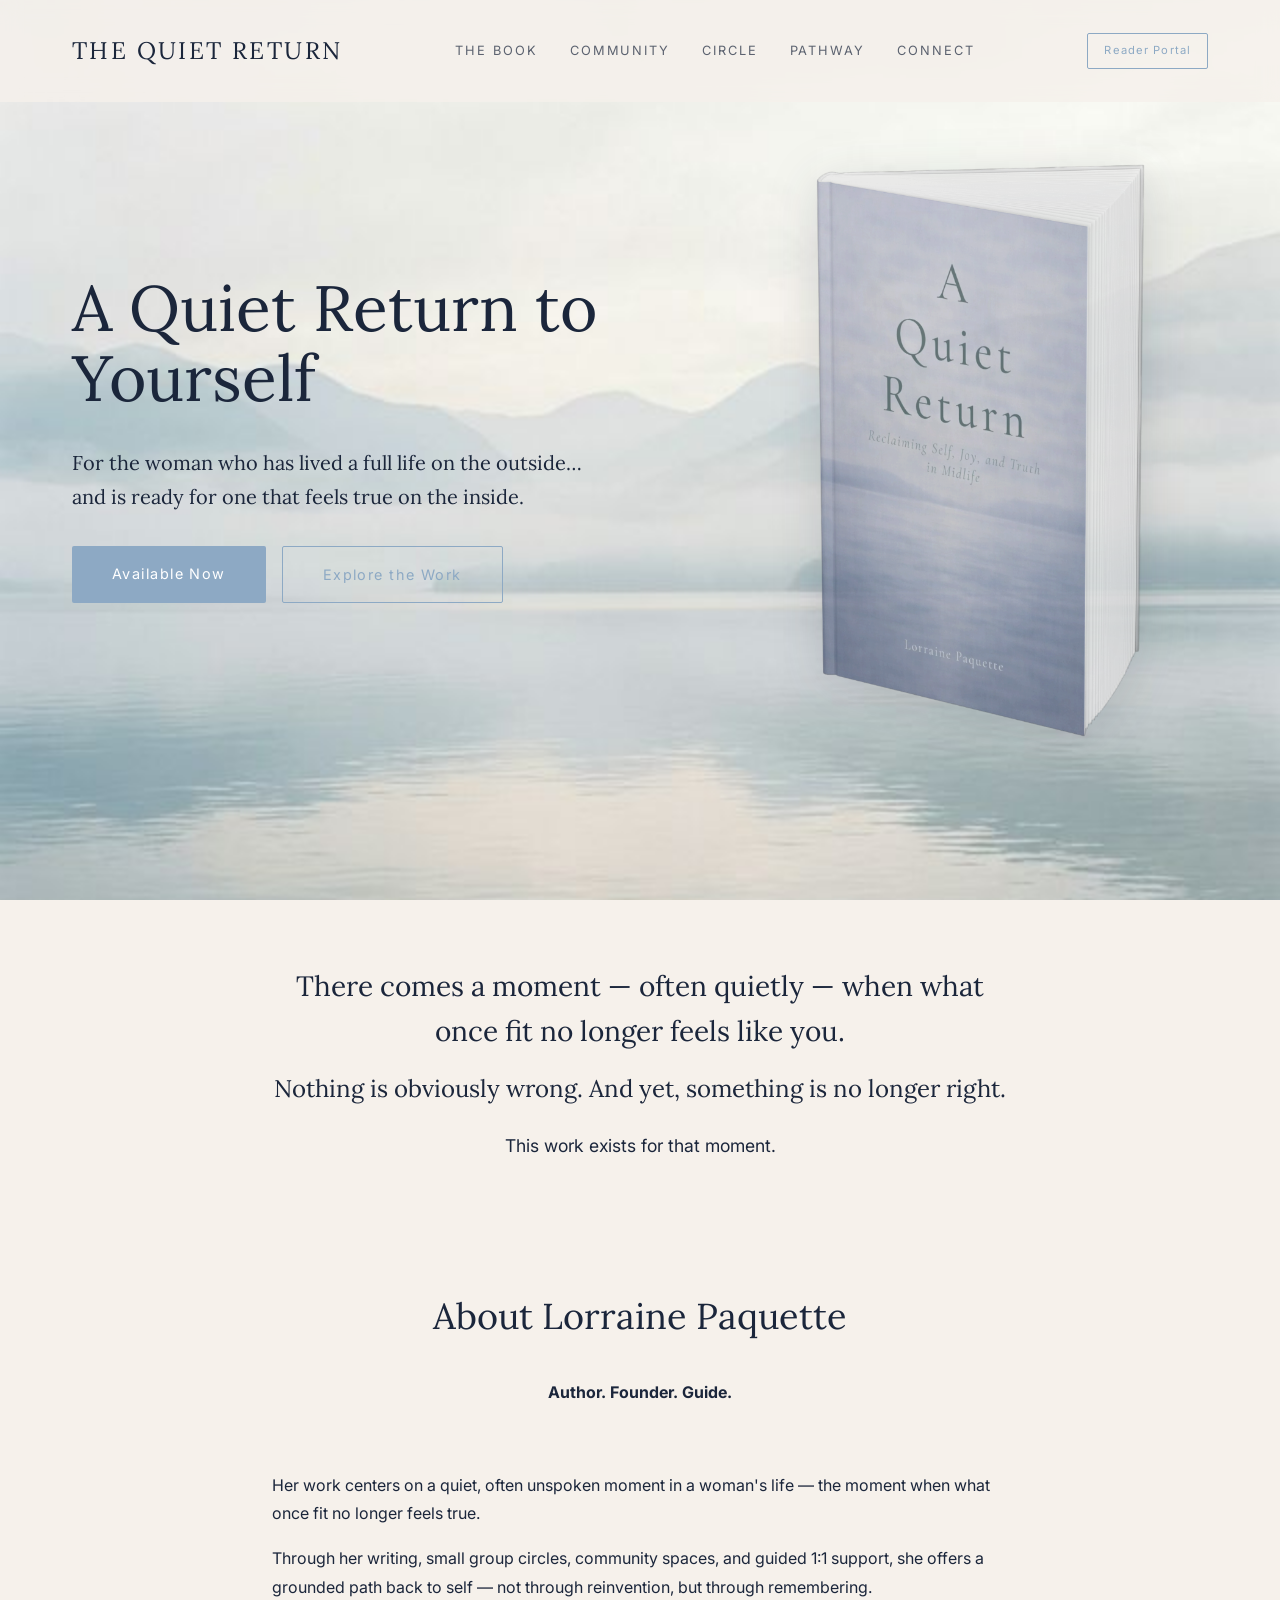
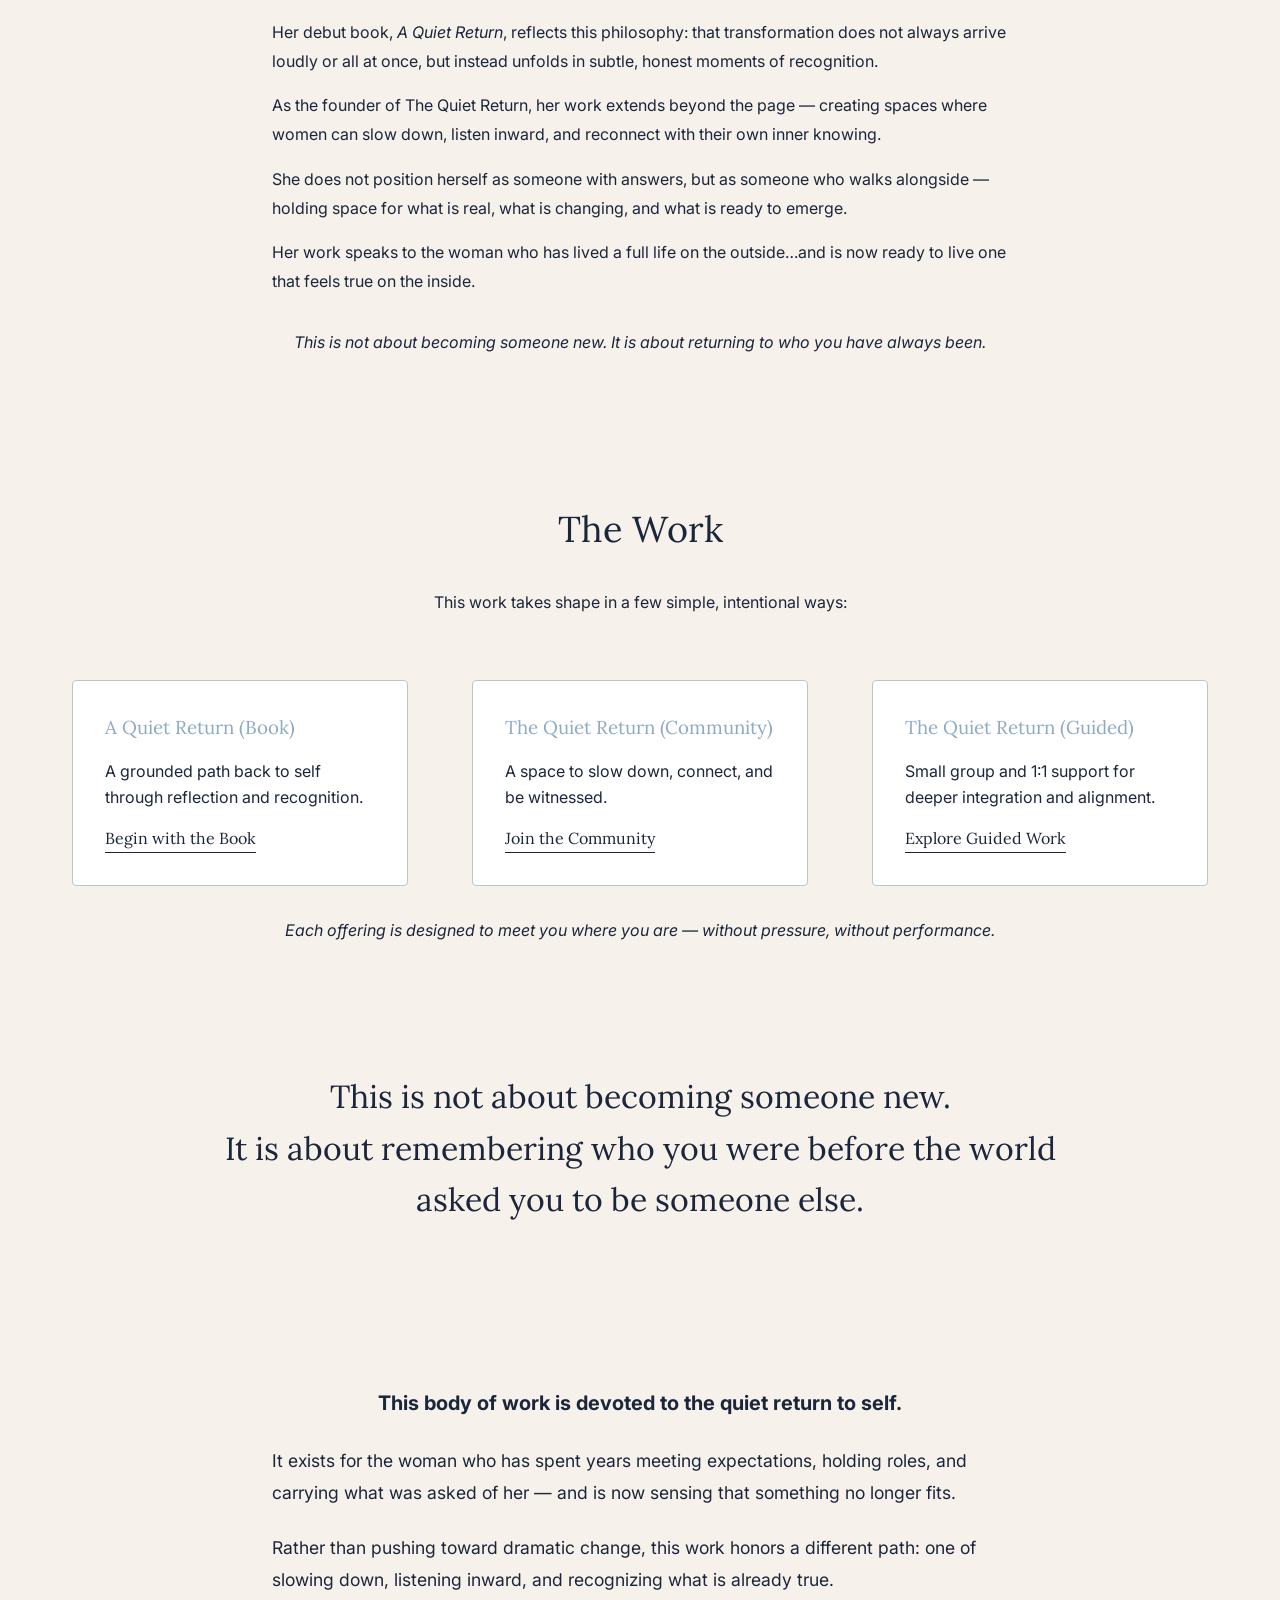
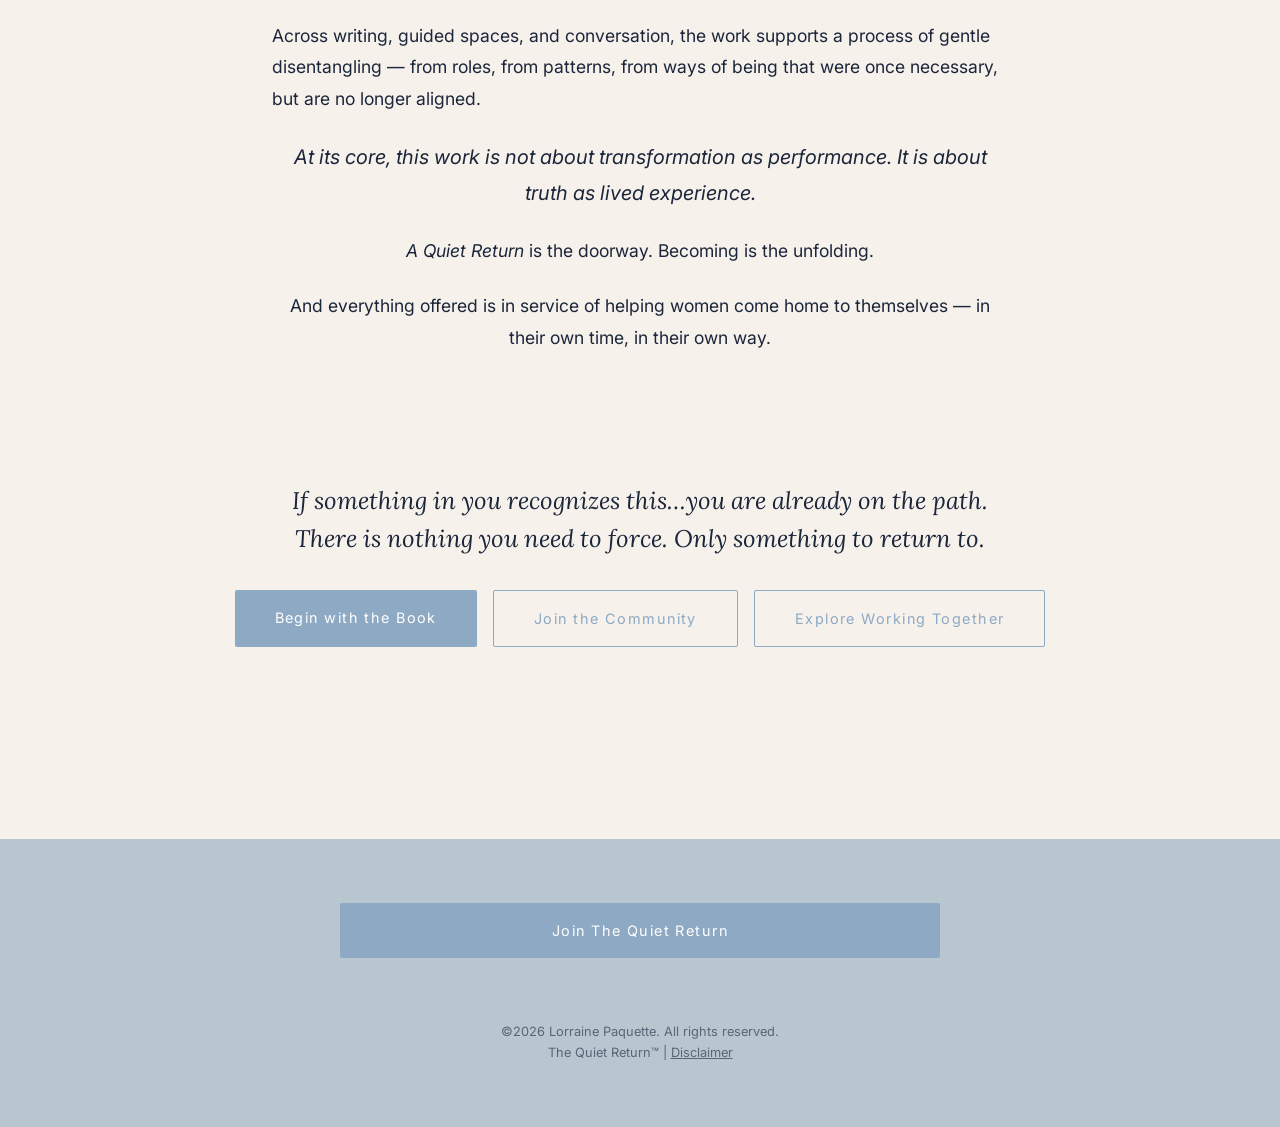
==== index.html @ f4478479 "Added Pinterest tag" ====
<!DOCTYPE html>
<html lang="en">

<head>
    <meta charset="UTF-8">
    <meta name="viewport" content="width=device-width, initial-scale=1.0">
    <meta name="p:domain_verify" content="4a22d23a169dabc7418ac20c4586351c"/>
    <title>The Quiet Return | Lorraine Paquette</title>
    <link rel="icon" type="image/png" href="/assets/web_logo.png">
    <link href="https://fonts.googleapis.com/css2?family=Inter:wght@300;400&family=Lora:wght@400;500&display=swap"
        rel="stylesheet">
    <link rel="stylesheet" href="css/styles.css">
    <style>
        .bio-section p {
            margin-bottom: 1rem;
            line-height: 1.8;
            color: var(--color-warm-stone);
        }
    </style>
</head>

<body>
    <nav>
        <div class="container nav-content">
            <a href="index.html" class="logo">THE QUIET RETURN</a>
            <div class="nav-links">
                <a href="book.html">The Book</a>
                <a href="community.html">Community</a>
                <a href="circle.html">Circle</a>
                <a href="pathway.html">Pathway</a>
                <!-- <a href="bridge.html">Bridge</a> -->
                <a href="connect.html">Connect</a>
            </div>
            <a href="reader-portal.html" class="btn btn-outline" style="padding: 0.5rem 1rem; font-size: 0.7rem;">Reader
                Portal</a>
        </div>
    </nav>
    <header class="hero">
        <img src="assets/hero-bg.png" alt="Minimal landscape" class="hero-bg">
        <div class="container hero-content-wrapper"
            style="position: relative; z-index: 2; display: flex; align-items: center; justify-content: space-between; gap: 70px; width: 100%; flex-wrap: wrap;">
            <div class="hero-content" style="flex: 1 1 55%; min-width: 300px; text-align: left; max-width: 600px;">
                <h1 class="hero-title" style="color: var(--color-deep-slate); text-align: left;">A Quiet Return to
                    Yourself</h1>
                <p class="hero-subtitle font-serif"
                    style="color: var(--color-deep-slate); text-align: left; font-size: 1.25rem; line-height: 1.7; margin-bottom: 2rem;">
                    For the woman who has lived a full life on the outside&hellip;<br>and is ready for one that feels
                    true on the inside.</p>
                <div class="flex" style="gap: var(--spacing-sm); margin-bottom: 1.5rem; flex-wrap: wrap;">
                    <a href="https://www.amazon.com/dp/B0GWVY8L18" class="btn" target="_blank"
                        rel="noopener noreferrer">Available Now</a>
                    <a href="#journey" class="btn btn-outline">Explore the Work</a>
                </div>
            </div>
            <div class="hero-image"
                style="flex: 0 1 40%; min-width: 280px; display: flex; justify-content: center; align-items: flex-end; align-self: flex-end; padding-bottom: 0px;">
                <img src="assets/preorder-book.png" alt="A Quiet Return Book Cover"
                    style="max-width: 90%; height: auto; max-height: 65vh; filter: drop-shadow(0 8px 24px rgba(27,38,59,0.18));">
            </div>
        </div>
    </header>

    <section id="opening" class="section reveal">
        <div class="container" style="text-align: center; max-width: 800px;">
            <p class="font-serif" style="font-size: 1.75rem; margin-bottom: var(--spacing-sm);">There comes a moment
                &mdash; often quietly &mdash; when what once fit no longer feels like you.</p>
            <p class="font-serif" style="font-size: 1.5rem; color: var(--color-warm-stone);">Nothing is obviously wrong.
                And yet, something is no longer right.</p>
            <p style="margin-top: 1.5rem; font-size: 1.1rem;">This work exists for that moment.</p>
        </div>
    </section>

    <section id="about" class="section reveal" style="background: var(--color-linen);">
        <div class="container bio-section" style="max-width: 800px;">
            <h2 class="font-serif" style="font-size: 2.25rem; margin-bottom: var(--spacing-md); text-align: center;">
                About Lorraine Paquette</h2>
            <p style="text-align: center; margin-bottom: var(--spacing-lg);"><strong>Author. Founder. Guide.</strong>
            </p>
            <p>Her work centers on a quiet, often unspoken moment in a woman's life &mdash; the moment when what once
                fit no longer feels true.</p>
            <p>Through her writing, small group circles, community spaces, and guided 1:1 support, she offers a grounded
                path back to self &mdash; not through reinvention, but through remembering.</p>
            <p>Her debut book, <em>A Quiet Return</em>, reflects this philosophy: that transformation does not always
                arrive loudly or all at once, but instead unfolds in subtle, honest moments of recognition.</p>
            <p>As the founder of The Quiet Return, her work extends beyond the page &mdash;
                creating spaces where women can slow down, listen inward, and reconnect with their own inner knowing.
            </p>
            <p>She does not position herself as someone with answers, but as someone who walks alongside &mdash; holding
                space for what is real, what is changing, and what is ready to emerge.</p>
            <p>Her work speaks to the woman who has lived a full life on the outside&hellip;and is now ready to live
                one that feels true on the inside.</p>
            <p style="font-style: italic; text-align: center; margin-top: 2rem;">This is not about becoming someone new.
                It is about returning to who you have always been.</p>
        </div>
    </section>

    <section id="journey" class="section">
        <div class="container">
            <h2 class="font-serif" style="text-align: center; margin-bottom: var(--spacing-md); font-size: 2.25rem;">The
                Work</h2>
            <p
                style="text-align: center; margin-bottom: var(--spacing-lg); max-width: 600px; margin-left: auto; margin-right: auto;">
                This work takes shape in a few simple, intentional ways:
            </p>

            <div class="journey-grid"
                style="grid-template-columns: repeat(auto-fit, minmax(280px, 1fr)); gap: var(--spacing-lg);">
                <div class="journey-card reveal" style="transition-delay: 0.1s;">
                    <h3>A Quiet Return (Book)</h3>
                    <p>A grounded path back to self through reflection and recognition.</p>
                    <a href="book.html" class="font-serif"
                        style="display:block; margin-top:1rem; border-bottom:1px solid; width:fit-content;">Begin with
                        the Book</a>
                </div>
                <div class="journey-card reveal" style="transition-delay: 0.2s;">
                    <h3>The Quiet Return (Community)</h3>
                    <p>A space to slow down, connect, and be witnessed.</p>
                    <a href="community.html" class="font-serif"
                        style="display:block; margin-top:1rem; border-bottom:1px solid; width:fit-content;">Join the
                        Community</a>
                </div>
                <div class="journey-card reveal" style="transition-delay: 0.3s;">
                    <h3>The Quiet Return (Guided)</h3>
                    <p>Small group and 1:1 support for deeper integration and alignment.</p>
                    <a href="circle.html" class="font-serif"
                        style="display:block; margin-top:1rem; border-bottom:1px solid; width:fit-content;">Explore
                        Guided Work</a>
                </div>
            </div>

            <p style="text-align: center; margin-top: 2rem; font-style: italic; color: var(--color-warm-stone);">
                Each offering is designed to meet you where you are &mdash; without pressure, without performance.
            </p>
        </div>
    </section>

    <section id="philosophy" class="section reveal" style="background: var(--color-warm-sand);">
        <div class="container" style="max-width: 900px; text-align: center;">
            <p class="font-serif" style="font-size: 2rem; margin-bottom: var(--spacing-md); line-height: 1.6;">
                This is not about becoming someone new.<br>
                It is about remembering who you were before the world asked you to be someone else.
            </p>
        </div>
    </section>

    <section id="body-of-work" class="section reveal">
        <div class="container" style="max-width: 800px;">
            <div style="font-size: 1.1rem; line-height: 1.8; color: var(--color-ink);">
                <p style="margin-bottom: 1.5rem; text-align: center; font-size: 1.25rem;"><strong>This body of work is
                        devoted to the quiet return to self.</strong></p>
                <p style="margin-bottom: 1.5rem;">It exists for the woman who has spent years meeting expectations,
                    holding roles, and carrying what was asked of her &mdash; and is now sensing that something no
                    longer fits.</p>
                <p style="margin-bottom: 1.5rem;">Rather than pushing toward dramatic change, this work honors a
                    different path: one of slowing down, listening inward, and recognizing what is already true.</p>
                <p style="margin-bottom: 1.5rem;">Across writing, guided spaces, and conversation, the work supports a
                    process of gentle disentangling &mdash; from roles, from patterns, from ways of being that were once
                    necessary, but are no longer aligned.</p>
                <p
                    style="margin-bottom: 1.5rem; font-style: italic; text-align: center; font-size: 1.25rem; color: var(--color-warm-stone);">
                    At its core, this work is not about transformation as performance. It is about truth as lived
                    experience.</p>
                <p style="margin-bottom: 1.5rem; text-align: center;"><em>A Quiet Return</em> is the doorway. Becoming
                    is the unfolding.</p>
                <p style="text-align: center;">And everything offered is in service of helping women come home to
                    themselves &mdash; in their own time, in their own way.</p>
            </div>
        </div>
    </section>

    <section id="closing" class="section reveal" style="background: var(--color-linen); text-align: center;">
        <div class="container">
            <p class="font-serif" style="font-size: 1.5rem; margin-bottom: var(--spacing-md); font-style: italic;">
                If something in you recognizes this&hellip;you are already on the path.<br>
                There is nothing you need to force. Only something to return to.
            </p>

            <div class="flex" style="gap: var(--spacing-sm); justify-content: center; margin-top: 2rem;">
                <a href="book.html" class="btn">Begin with the Book</a>
                <a href="community.html" class="btn btn-outline">Join the Community</a>
                <a href="pathway.html" class="btn btn-outline">Explore Working Together</a>
            </div>
        </div>
    </section>

    <footer>
        <div class="container">
            <div class="newsletter-box">
                <a href="connect.html" class="btn" style="width: 100%;">Join The Quiet Return</a>
            </div>
            <div style="margin-top: var(--spacing-lg); text-align: center; font-size: 0.8rem; opacity: 0.6;">
                <p>&copy;2026 Lorraine Paquette. All rights reserved.</p>
                <p>The Quiet Return&trade; | <a href="disclaimer.html"
                        style="text-decoration: underline;">Disclaimer</a></p>
            </div>
        </div>
    </footer>
    <script src="js/main.js"></script>
</body>

</html>
---- css/styles.css ----
:root {
    /* Reference Palette: Linen, Misty, Seascape */
    --color-linen: #F6F1EB;
    --color-misty-blue: #B8C6D0;
    --color-seascape-blue: #8DA9C4;
    --color-deep-slate: #1B263B; /* Darker for readability */
    --color-soft-cream: #FDFCFB;

    --bg-main: var(--color-linen);
    --text-main: var(--color-deep-slate);
    --accent: var(--color-seascape-blue);

    
    --font-heading: 'Lora', serif;
    --font-body: 'Inter', sans-serif;

    --spacing-xs: 0.5rem;
    --spacing-sm: 1rem;
    --spacing-md: 2rem;
    --spacing-lg: 4rem;
    --spacing-xl: 8rem;

    --transition-slow: 0.8s cubic-bezier(0.4, 0, 0.2, 1);
    --transition-base: 0.4s ease;
}

* { margin: 0; padding: 0; box-sizing: border-box; }
body { background-color: var(--bg-main); color: var(--text-main); font-family: var(--font-body); line-height: 1.6; overflow-x: hidden; -webkit-font-smoothing: antialiased; }
h1, h2, h3, h4, .font-serif { font-family: var(--font-heading); font-weight: 400; color: var(--color-deep-slate); }
a { text-decoration: none; color: inherit; transition: var(--transition-base); }
.container { max-width: 1200px; margin: 0 auto; padding: 0 var(--spacing-md); }
.section { padding: var(--spacing-lg) 0; }
.flex { display: flex; }
.flex-center { display: flex; align-items: center; justify-content: center; }
.grid { display: grid; }

nav { padding: var(--spacing-md) 0; position: fixed; top: 0; width: 100%; z-index: 1000; background: rgba(246, 241, 235, 0.8); backdrop-filter: blur(10px); }
.nav-content { display: flex; justify-content: space-between; align-items: center; }
.logo { font-family: var(--font-heading); font-size: 1.5rem; letter-spacing: 0.1em; color: var(--color-deep-slate); }
.nav-links { display: flex; gap: var(--spacing-md); }
.nav-links a { text-transform: uppercase; font-size: 0.8rem; letter-spacing: 0.15em; opacity: 0.7; }
.nav-links a:hover { opacity: 1; color: var(--color-seascape-blue); }

.btn { display: inline-block; padding: 1rem 2.5rem; background-color: var(--color-seascape-blue); color: white; border: none; border-radius: 2px; cursor: pointer; font-family: var(--font-body); font-size: 0.9rem; letter-spacing: 0.1em; transition: var(--transition-base); }
.btn:hover { background-color: var(--color-deep-slate); transform: translateY(-2px); box-shadow: 0 10px 30px rgba(27, 38, 59, 0.2); }
.btn-outline { background: transparent; border: 1px solid var(--color-seascape-blue); color: var(--color-seascape-blue); }
.btn-outline:hover { background: var(--color-seascape-blue); color: white; }


.hero { height: 100vh; display: flex; align-items: center; position: relative; overflow: hidden; }
.hero-content { position: relative; z-index: 2; max-width: 600px; }
.hero-title { font-size: 4rem; margin-bottom: var(--spacing-md); line-height: 1.1; opacity: 0; transform: translateY(30px); animation: fadeInUp 1.2s forwards 0.5s; }
.hero-subtitle { font-size: 1.2rem; margin-bottom: var(--spacing-md); opacity: 0.8; opacity: 0; transform: translateY(30px); animation: fadeInUp 1.2s forwards 0.8s; }
.hero-bg { position: absolute; top: 0; left: 0; width: 100%; height: 100%; object-fit: cover; z-index: 1; opacity: 1.0; }



.journey-grid { display: grid; grid-template-columns: repeat(auto-fit, minmax(250px, 1fr)); gap: var(--spacing-md); margin-top: var(--spacing-lg); }
.journey-card { background: white; padding: var(--spacing-md); border-radius: 4px; transition: var(--transition-base); border: 1px solid var(--color-misty-blue); }
.journey-card:hover { transform: translateY(-5px); box-shadow: 0 20px 40px rgba(0,0,0,0.05); }
.journey-card h3 { margin-bottom: var(--spacing-sm); color: var(--color-seascape-blue); }

/* Circle Details Section */
.circle-details {
    background: white;
    border: 1px solid var(--color-misty-blue);
    border-radius: 6px;
    padding: var(--spacing-md) var(--spacing-md) var(--spacing-md);
}

.details-grid {
    display: flex;
    flex-direction: column;
    gap: 0;
}

.detail-row {
    display: flex;
    align-items: flex-start;
    gap: 1rem;
    padding: 1rem 0;
    border-bottom: 1px solid rgba(184, 198, 208, 0.3);
    transition: background-color 0.3s ease;
}

.detail-row:last-child {
    border-bottom: none;
}

.detail-row:hover {
    background-color: rgba(184, 198, 208, 0.08);
}

.detail-icon {
    flex-shrink: 0;
    width: 2rem;
    text-align: center;
    font-size: 1.1rem;
    color: var(--color-seascape-blue);
    padding-top: 0.1rem;
}

.detail-content {
    display: flex;
    flex-direction: column;
    gap: 0.15rem;
}

.detail-label {
    font-size: 0.75rem;
    text-transform: uppercase;
    letter-spacing: 0.12em;
    color: var(--color-seascape-blue);
    font-weight: 400;
}

.detail-value {
    font-size: 1.05rem;
    line-height: 1.5;
    color: var(--color-deep-slate);
}

.first-gathering-callout {
    margin-top: 1.5rem;
    padding: 1.25rem 1.5rem;
    text-align: center;
    background: linear-gradient(135deg, rgba(141, 169, 196, 0.1) 0%, rgba(184, 198, 208, 0.15) 100%);
    border-radius: 4px;
    border-left: 3px solid var(--color-seascape-blue);
}

.first-gathering-callout p:first-child {
    color: var(--color-seascape-blue);
}

@media (max-width: 768px) {
    .circle-details {
        padding: var(--spacing-sm);
    }
    .detail-row {
        gap: 0.75rem;
    }
}

footer { background: var(--color-misty-blue); padding: var(--spacing-lg) 0; margin-top: var(--spacing-xl); }
.newsletter-box { max-width: 600px; margin: 0 auto; text-align: center; }
.newsletter-input { width: 100%; padding: 1rem; border: 1px solid var(--color-seascape-blue); background: transparent; margin-bottom: var(--spacing-sm); font-family: var(--font-body); }


@keyframes fadeInUp { to { opacity: 1; transform: translateY(0); } }
.reveal { opacity: 0; transform: translateY(30px); transition: all 1s ease-out; }
.reveal.visible { opacity: 1; transform: translateY(0); }

@media (max-width: 768px) {
    .hero-title { font-size: 2.5rem; }
    .nav-links { display: none; }
    .section { padding: var(--spacing-md) 0; }
}
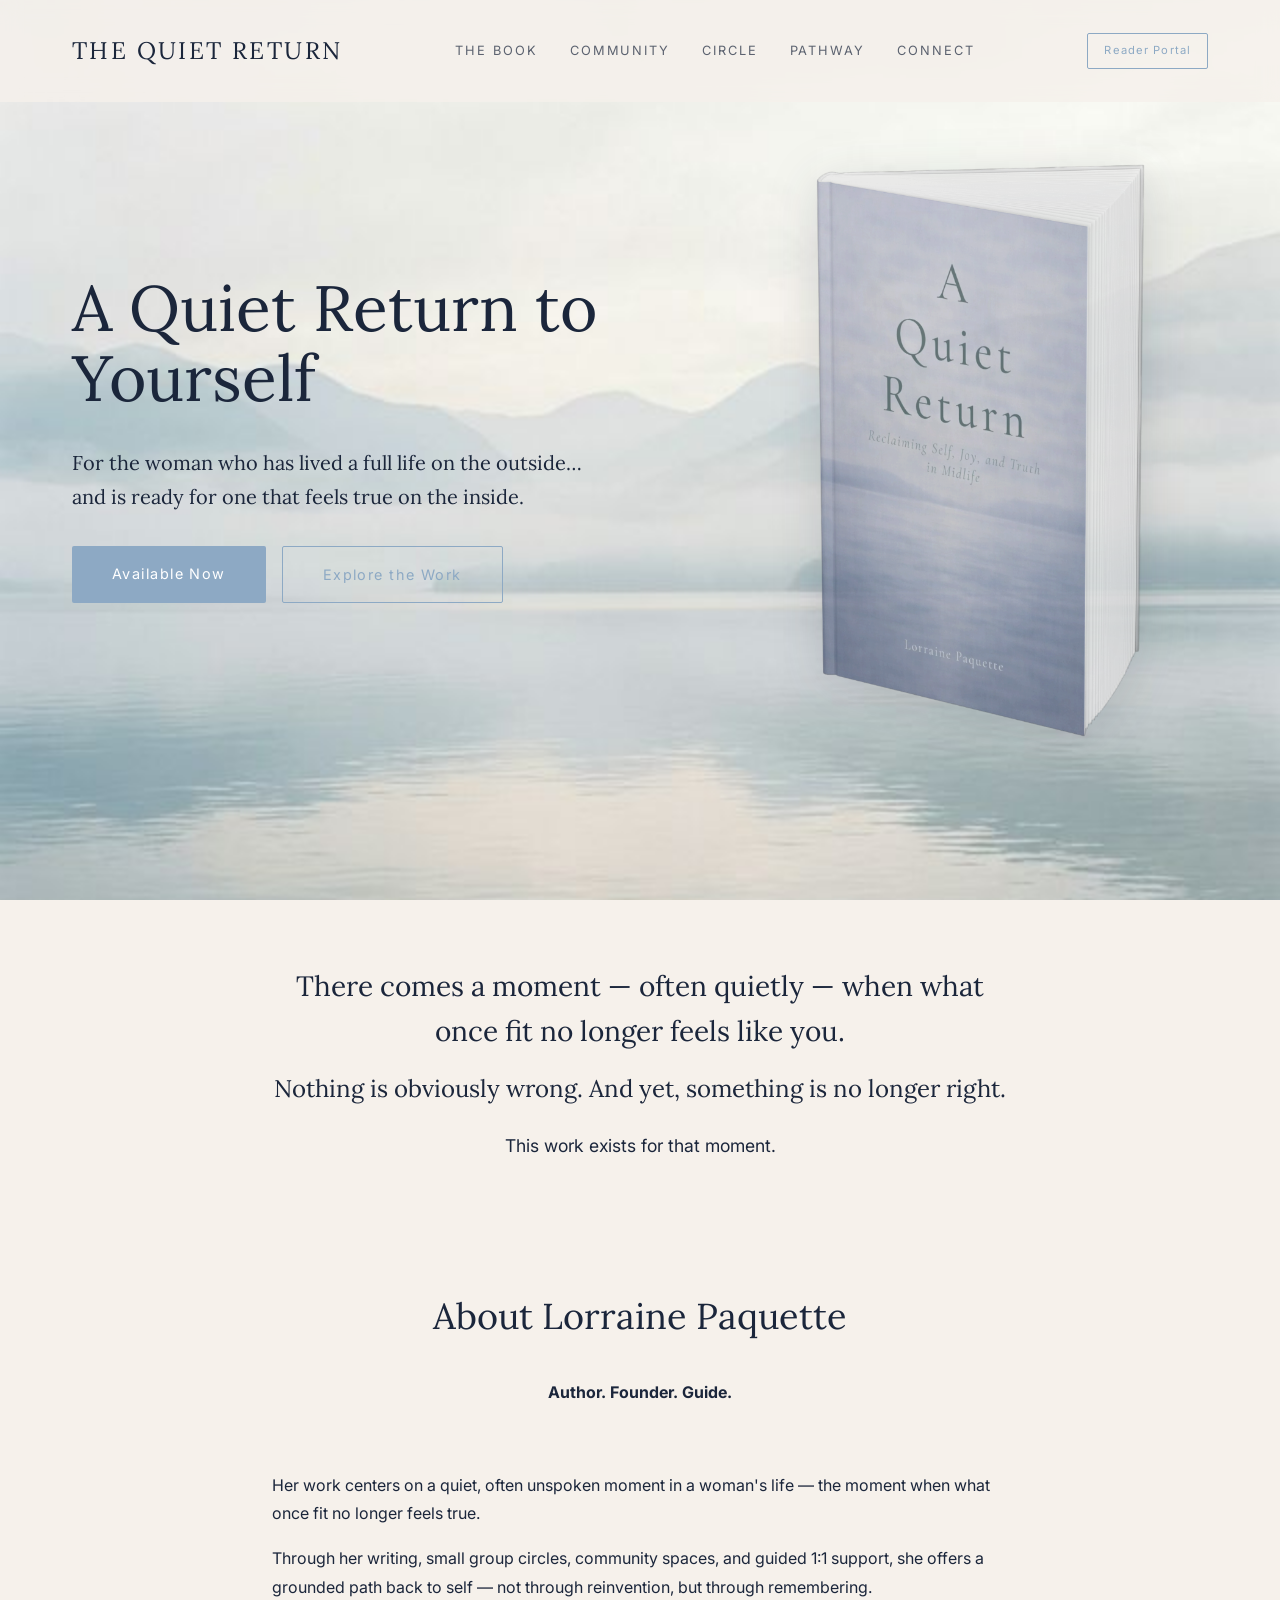
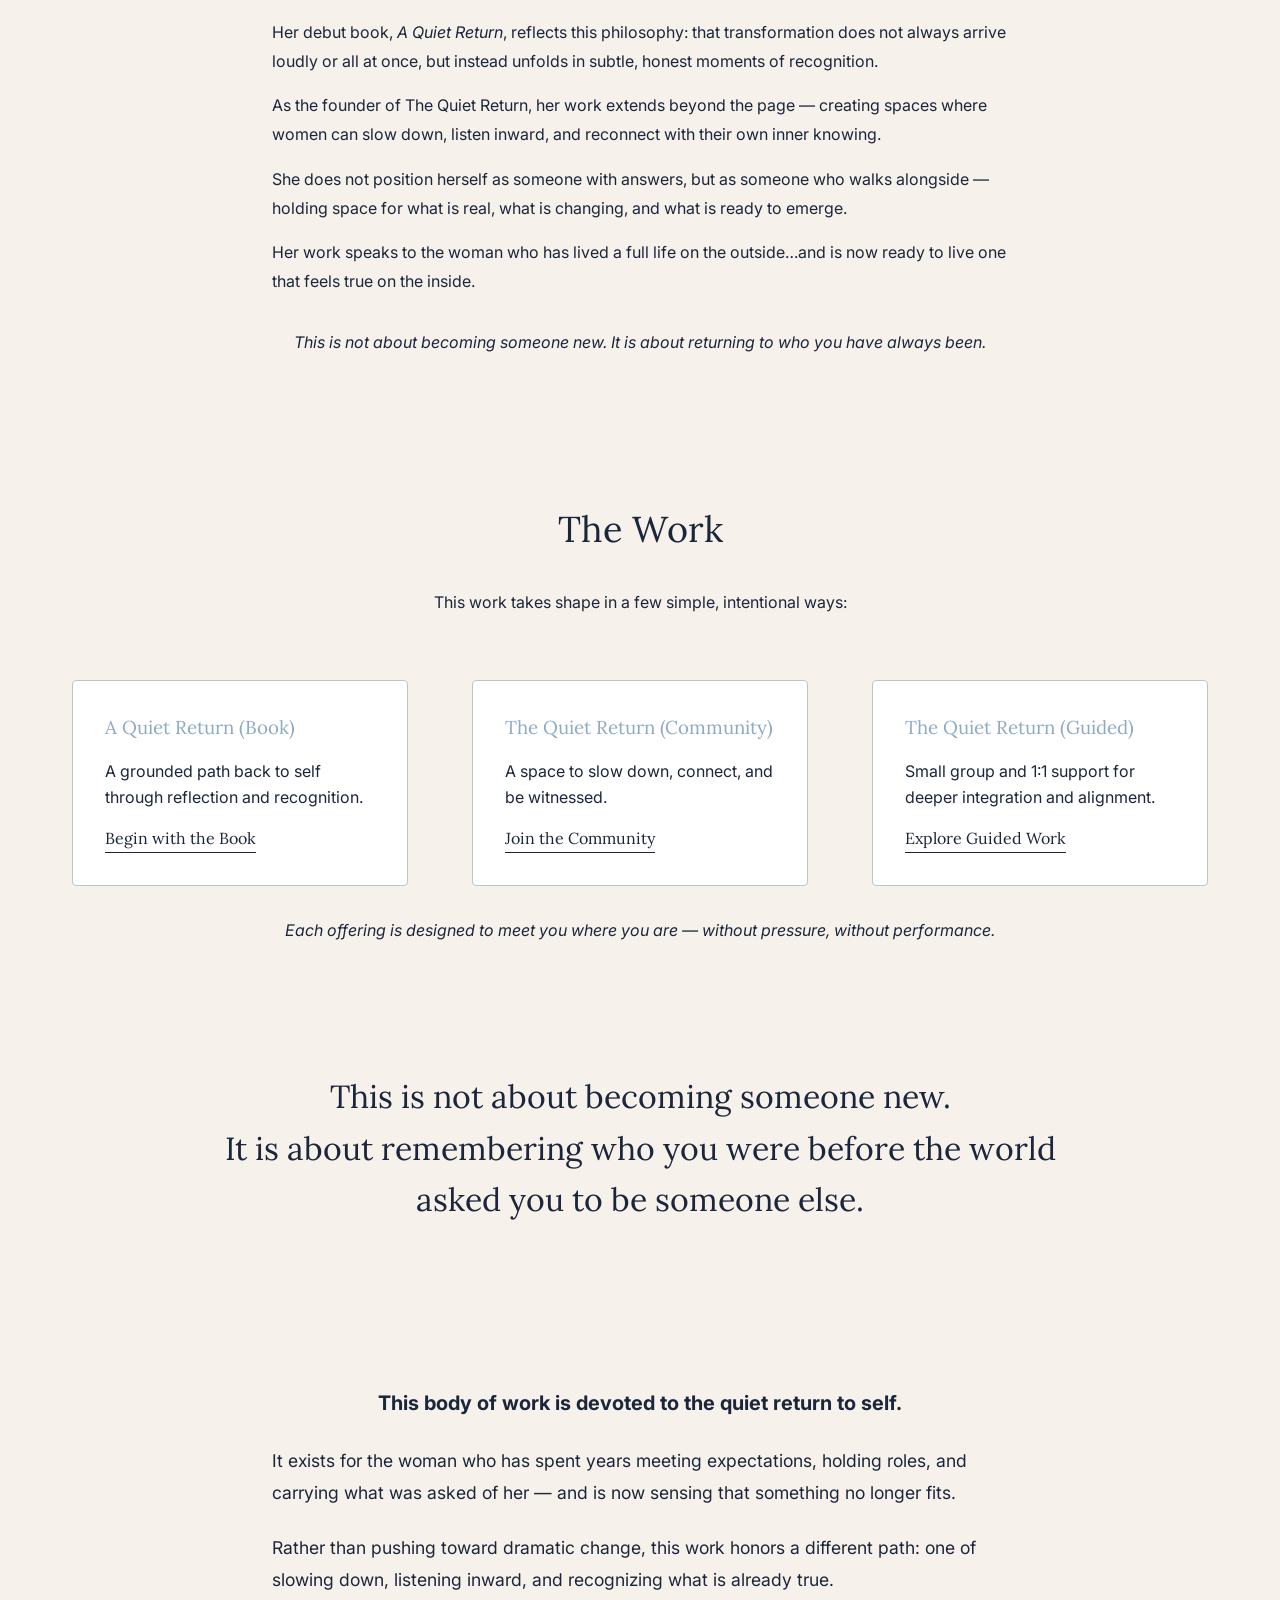
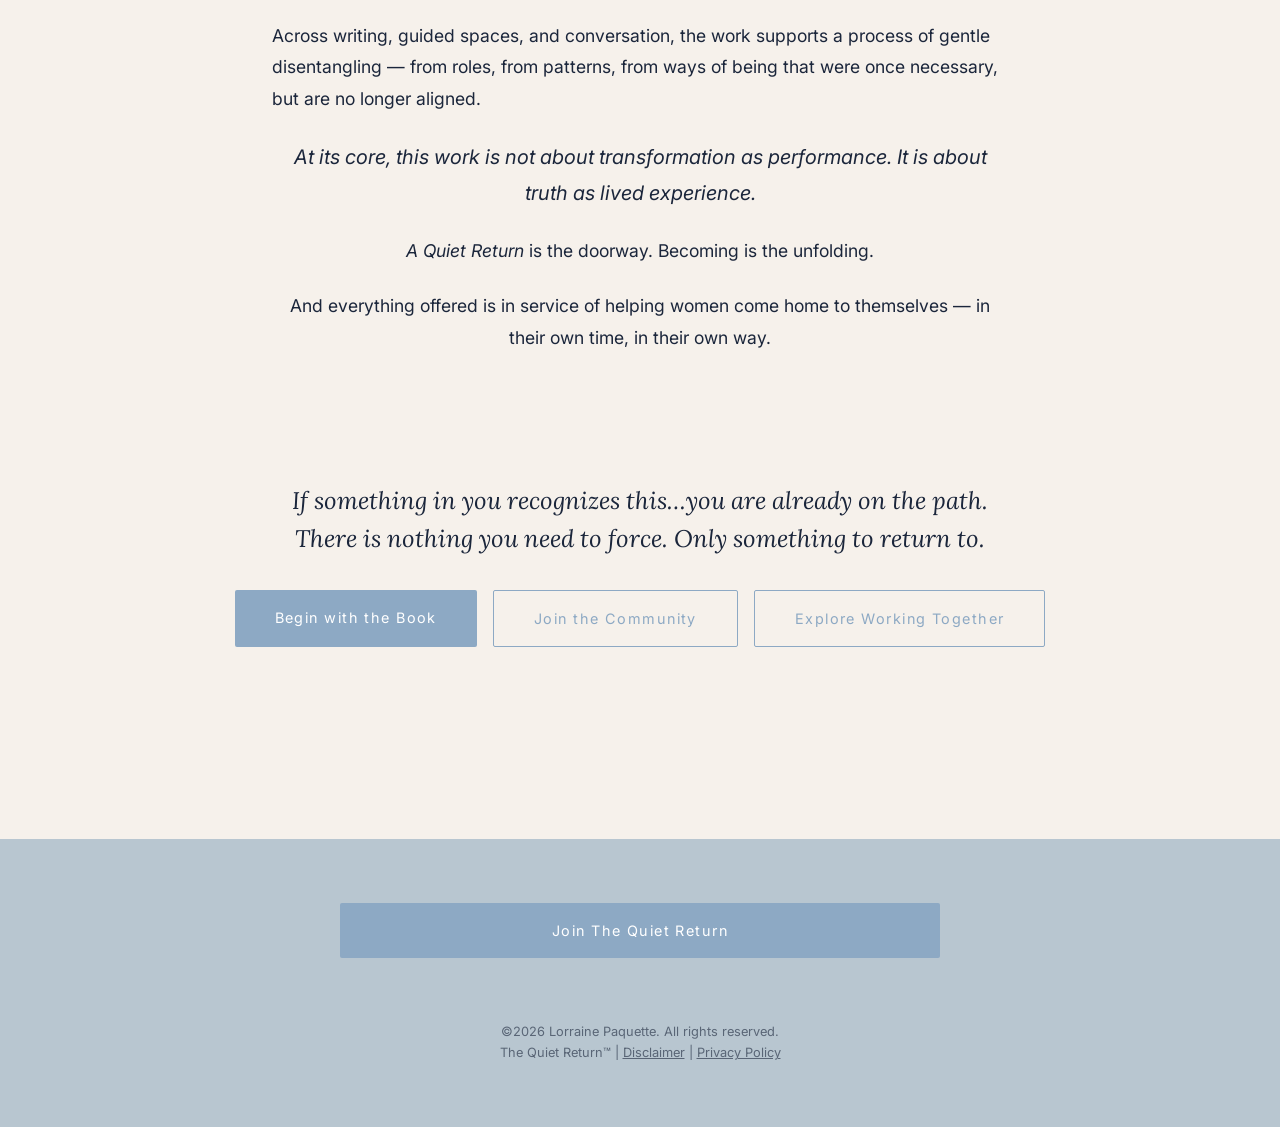
==== commit e7d3caf4: "Added Privacy Policy" ====
--- a/index.html
+++ b/index.html
@@ -5,6 +5,7 @@
     <meta charset="UTF-8">
     <meta name="viewport" content="width=device-width, initial-scale=1.0">
     <meta name="p:domain_verify" content="4a22d23a169dabc7418ac20c4586351c"/>
+    <meta name="google-site-verification" content="ShjMcB_hjNnRywqCSXxfGyH2cDpiven-s6jF7pkmcBw" />
     <title>The Quiet Return | Lorraine Paquette</title>
     <link rel="icon" type="image/png" href="/assets/web_logo.png">
     <link href="https://fonts.googleapis.com/css2?family=Inter:wght@300;400&family=Lora:wght@400;500&display=swap"
@@ -191,7 +192,8 @@
             <div style="margin-top: var(--spacing-lg); text-align: center; font-size: 0.8rem; opacity: 0.6;">
                 <p>&copy;2026 Lorraine Paquette. All rights reserved.</p>
                 <p>The Quiet Return&trade; | <a href="disclaimer.html"
-                        style="text-decoration: underline;">Disclaimer</a></p>
+                        style="text-decoration: underline;">Disclaimer</a> | <a href="privacy.html"
+                        style="text-decoration: underline;">Privacy Policy</a></p>
             </div>
         </div>
     </footer>
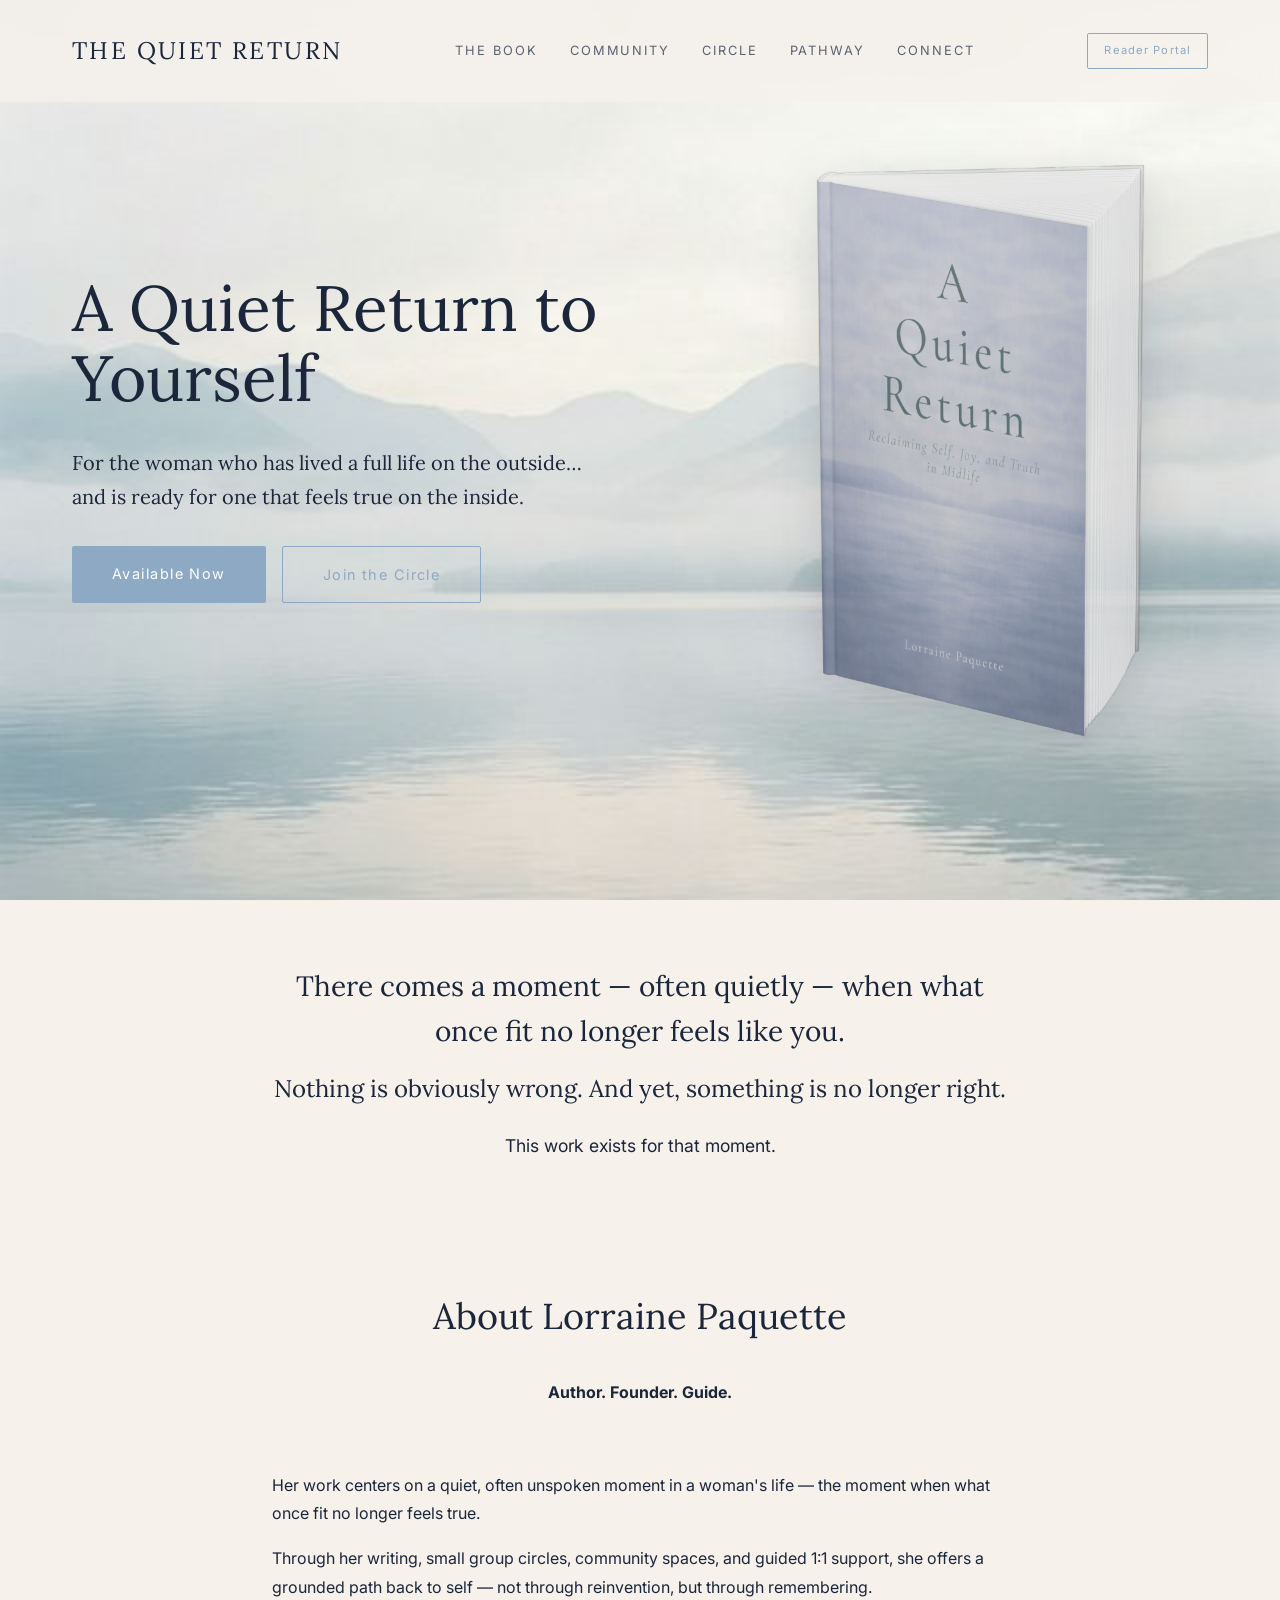
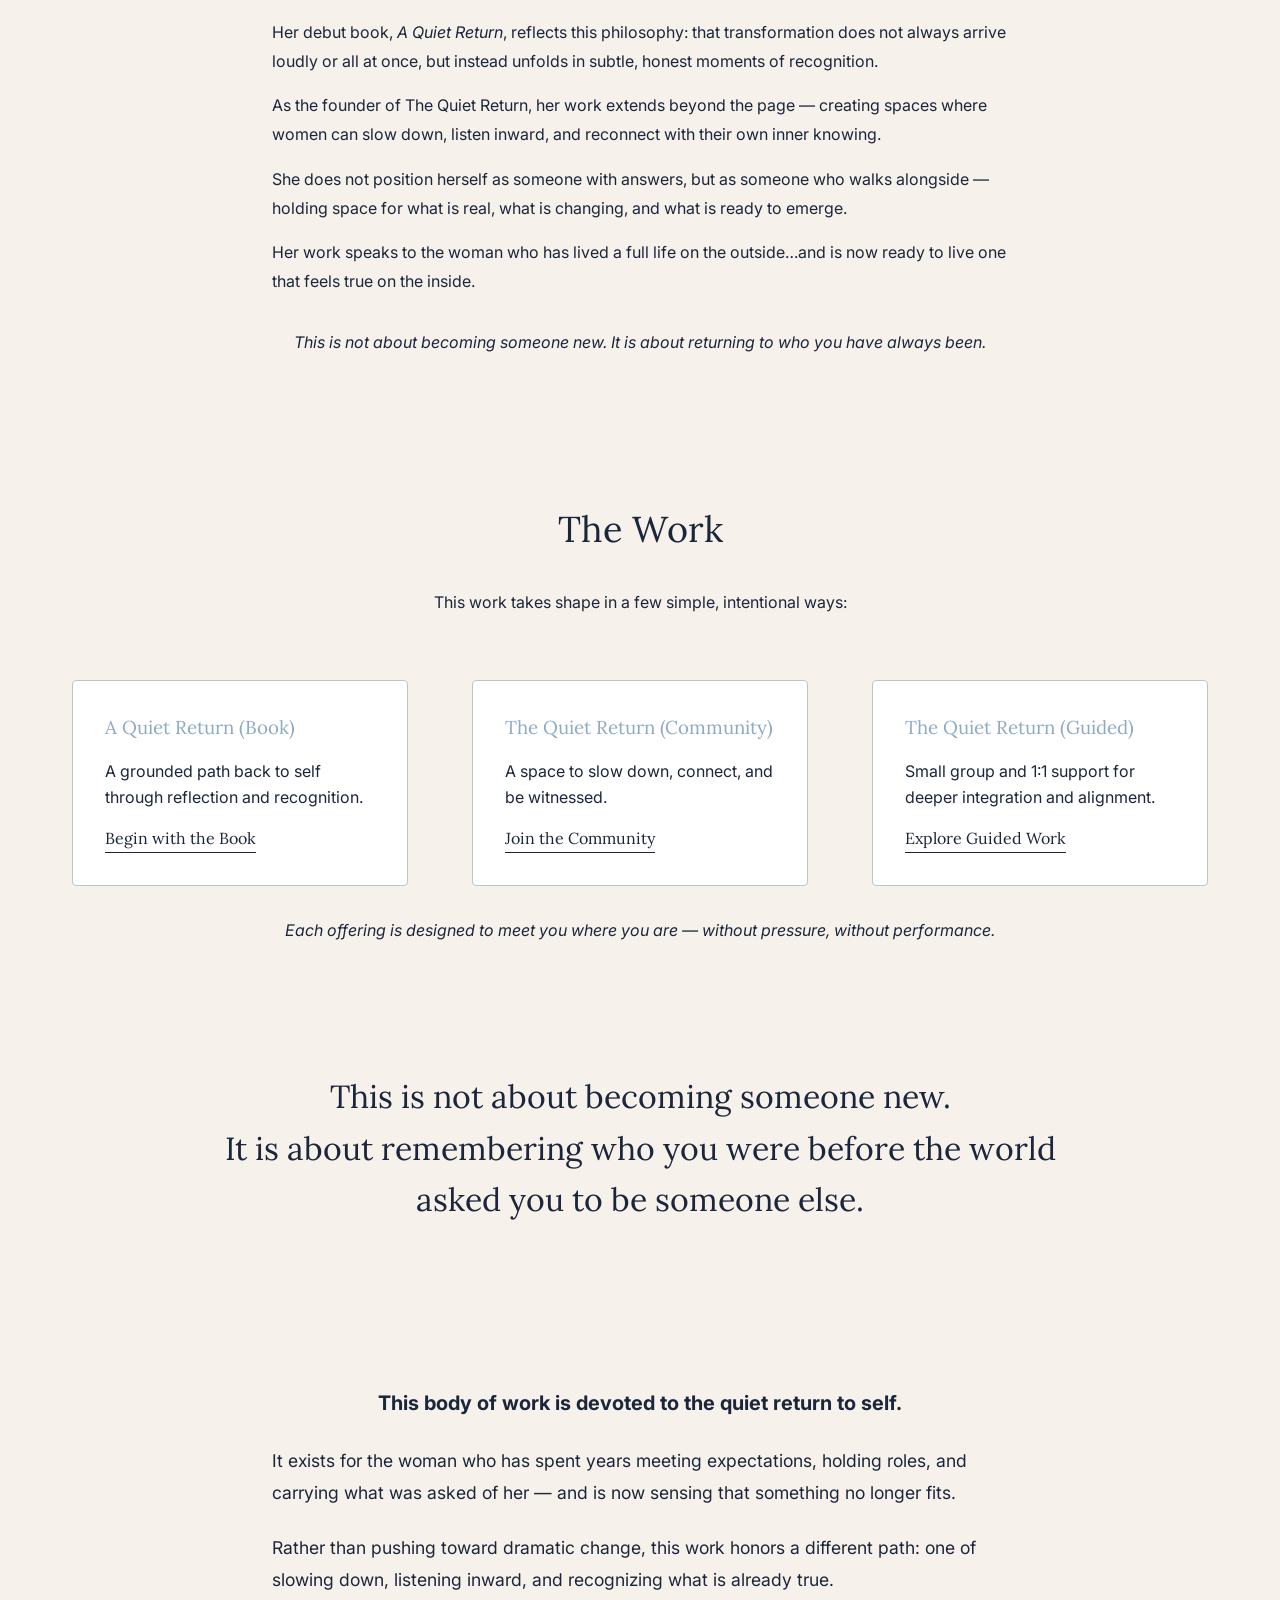
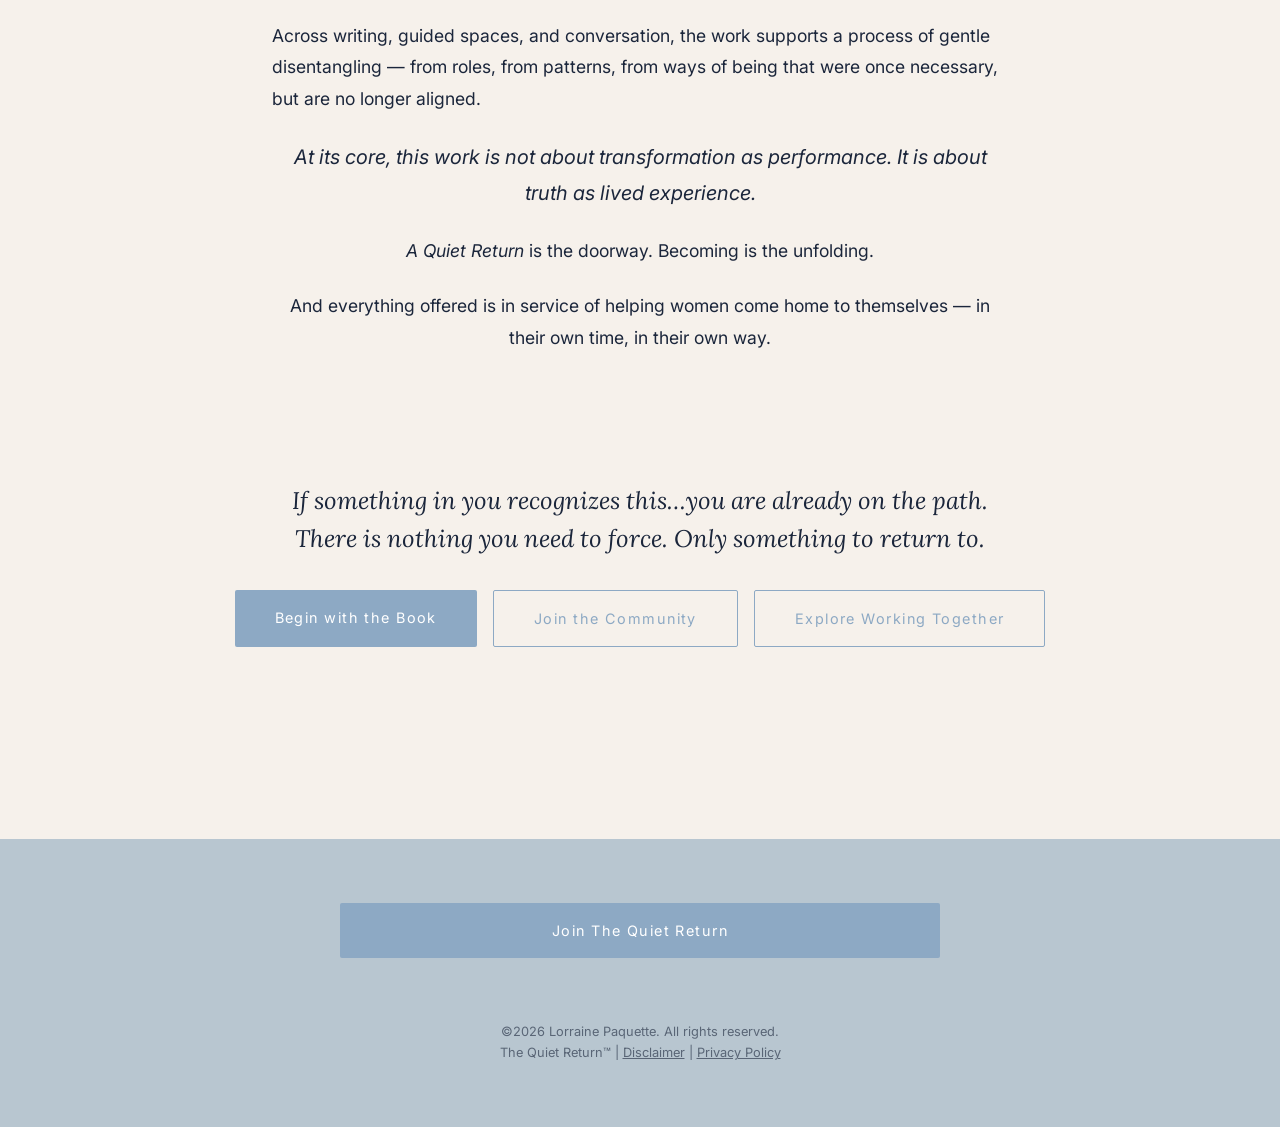
==== commit f702dc8f: "Updated registration page" ====
--- a/index.html
+++ b/index.html
@@ -50,7 +50,7 @@
                 <div class="flex" style="gap: var(--spacing-sm); margin-bottom: 1.5rem; flex-wrap: wrap;">
                     <a href="https://www.amazon.com/dp/B0GWVY8L18" class="btn" target="_blank"
                         rel="noopener noreferrer">Available Now</a>
-                    <a href="#journey" class="btn btn-outline">Explore the Work</a>
+                    <a href="circle.html" class="btn btn-outline">Join the Circle</a>
                 </div>
             </div>
             <div class="hero-image"
--- a/css/styles.css
+++ b/css/styles.css
@@ -142,9 +142,60 @@
     }
 }
 
+.flex-container {
+  display: flex;
+  gap: 10px;
+  margin-bottom: var(--spacing-lg);
+  align-items: flex-start; /* keeps both columns top-aligned even if one is taller */
+}
+
+.flex-col {
+  flex: 1;
+  min-width: 0; /* prevents flex children from overflowing on narrow screens */
+  margin-bottom: 0; /* the container now owns the bottom spacing */
+}
+
 footer { background: var(--color-misty-blue); padding: var(--spacing-lg) 0; margin-top: var(--spacing-xl); }
 .newsletter-box { max-width: 600px; margin: 0 auto; text-align: center; }
 .newsletter-input { width: 100%; padding: 1rem; border: 1px solid var(--color-seascape-blue); background: transparent; margin-bottom: var(--spacing-sm); font-family: var(--font-body); }
+.form-textarea { resize: vertical; font-size: 1rem; }
+.form-status { margin-top: 0.75rem; font-size: 0.9rem; text-align: center; min-height: 1.2em; }
+.form-status-success { color: var(--color-seascape-blue); }
+.form-status-error { color: #b3452c; }
+
+.modal-overlay {
+    display: none;
+    position: fixed;
+    inset: 0;
+    background: rgba(27, 38, 59, 0.55);
+    align-items: center;
+    justify-content: center;
+    padding: var(--spacing-md);
+    z-index: 1000;
+}
+.modal-overlay.is-open { display: flex; }
+.modal-dialog {
+    position: relative;
+    background: var(--color-soft-cream);
+    border-radius: 6px;
+    padding: var(--spacing-lg) var(--spacing-md) var(--spacing-md);
+    max-width: 420px;
+    width: 100%;
+    box-shadow: 0 20px 60px rgba(27, 38, 59, 0.3);
+}
+.modal-close {
+    position: absolute;
+    top: 0.75rem;
+    right: 1rem;
+    background: none;
+    border: none;
+    font-size: 1.5rem;
+    line-height: 1;
+    cursor: pointer;
+    color: var(--color-deep-slate);
+    opacity: 0.6;
+}
+.modal-close:hover { opacity: 1; }
 
 
 @keyframes fadeInUp { to { opacity: 1; transform: translateY(0); } }
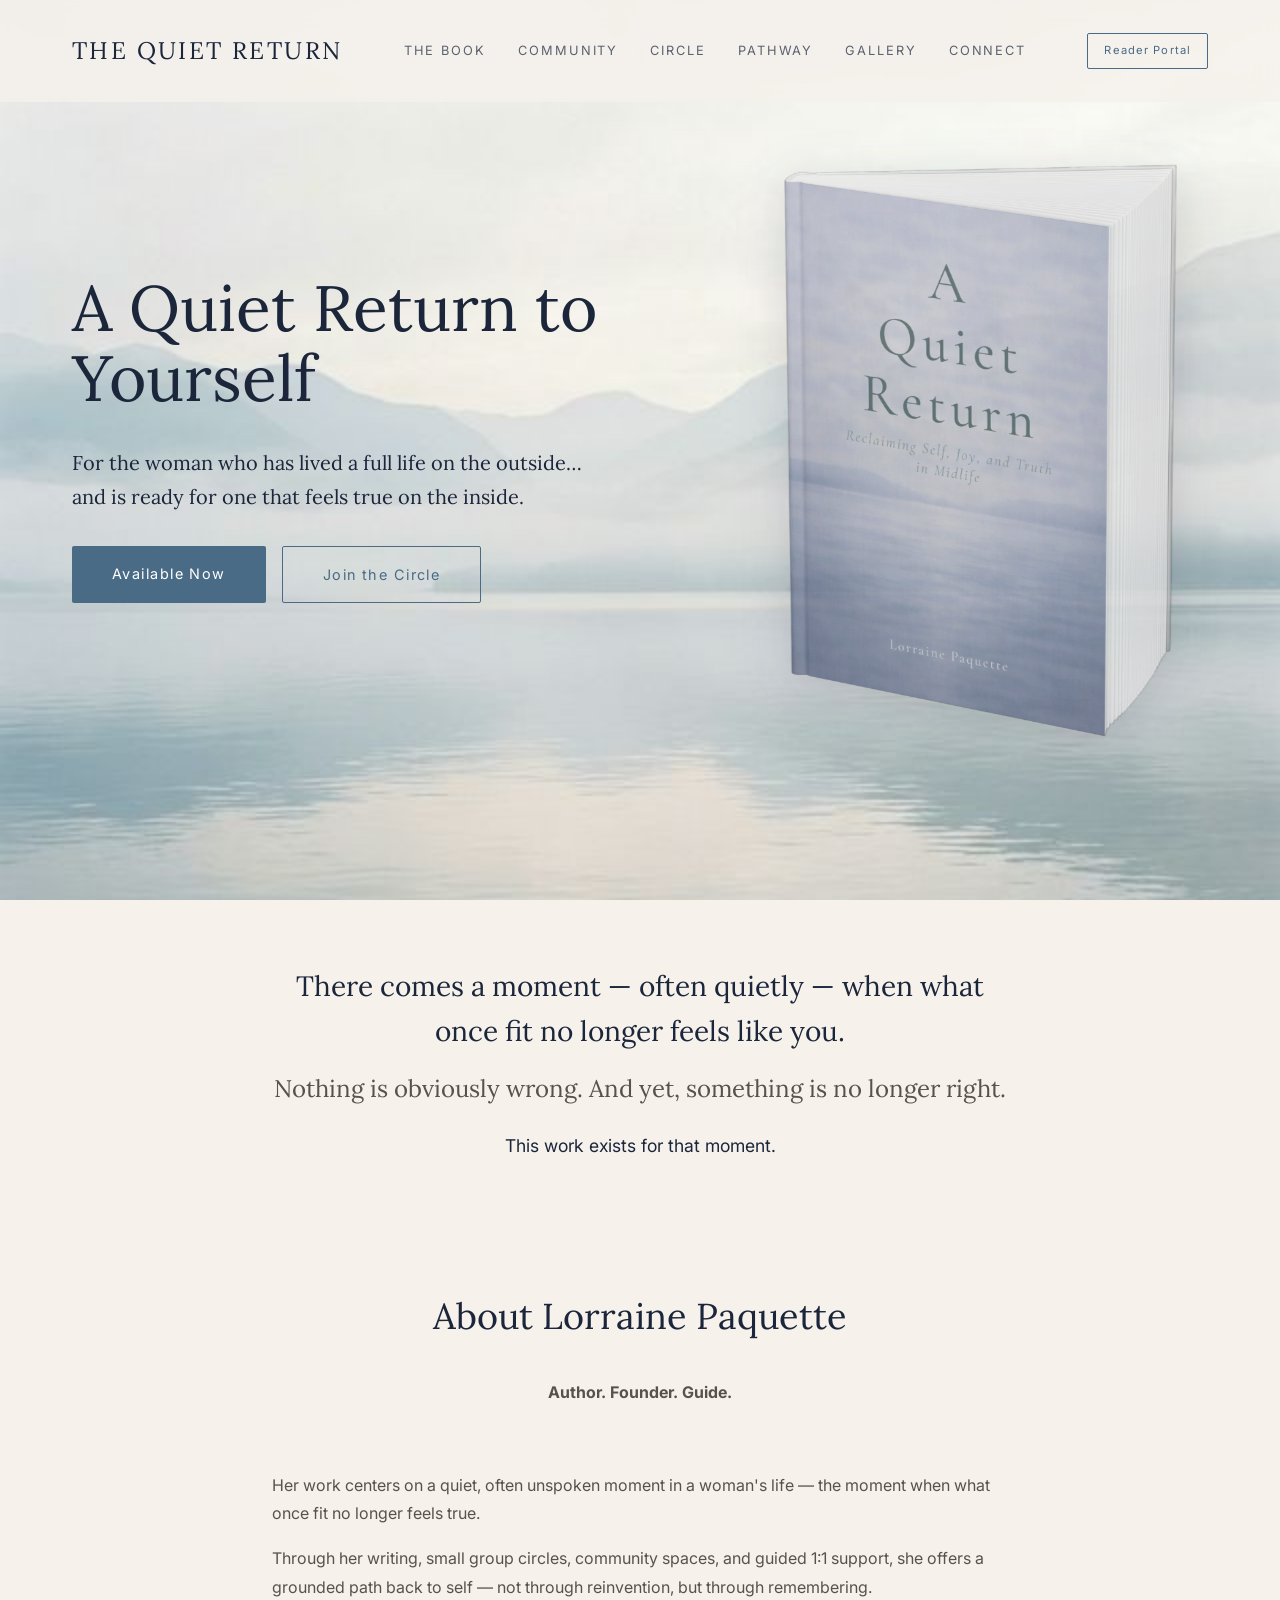
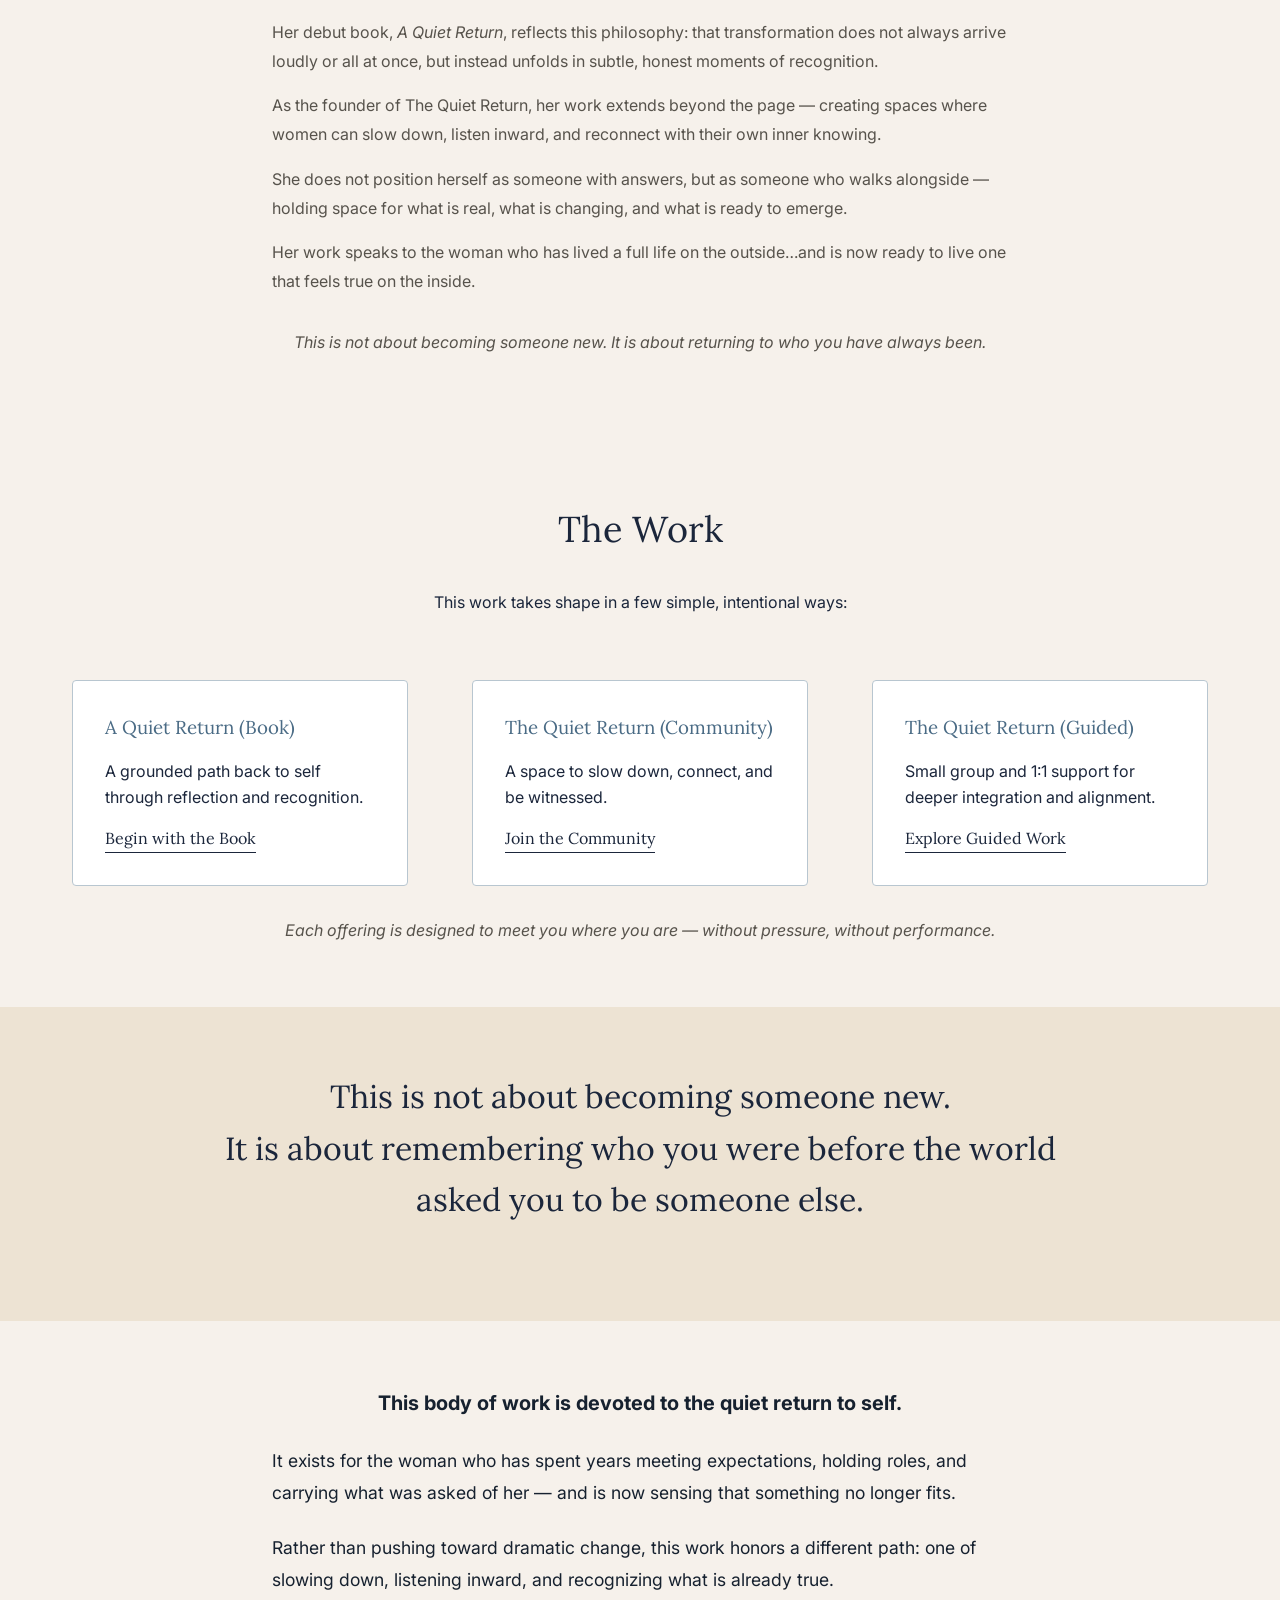
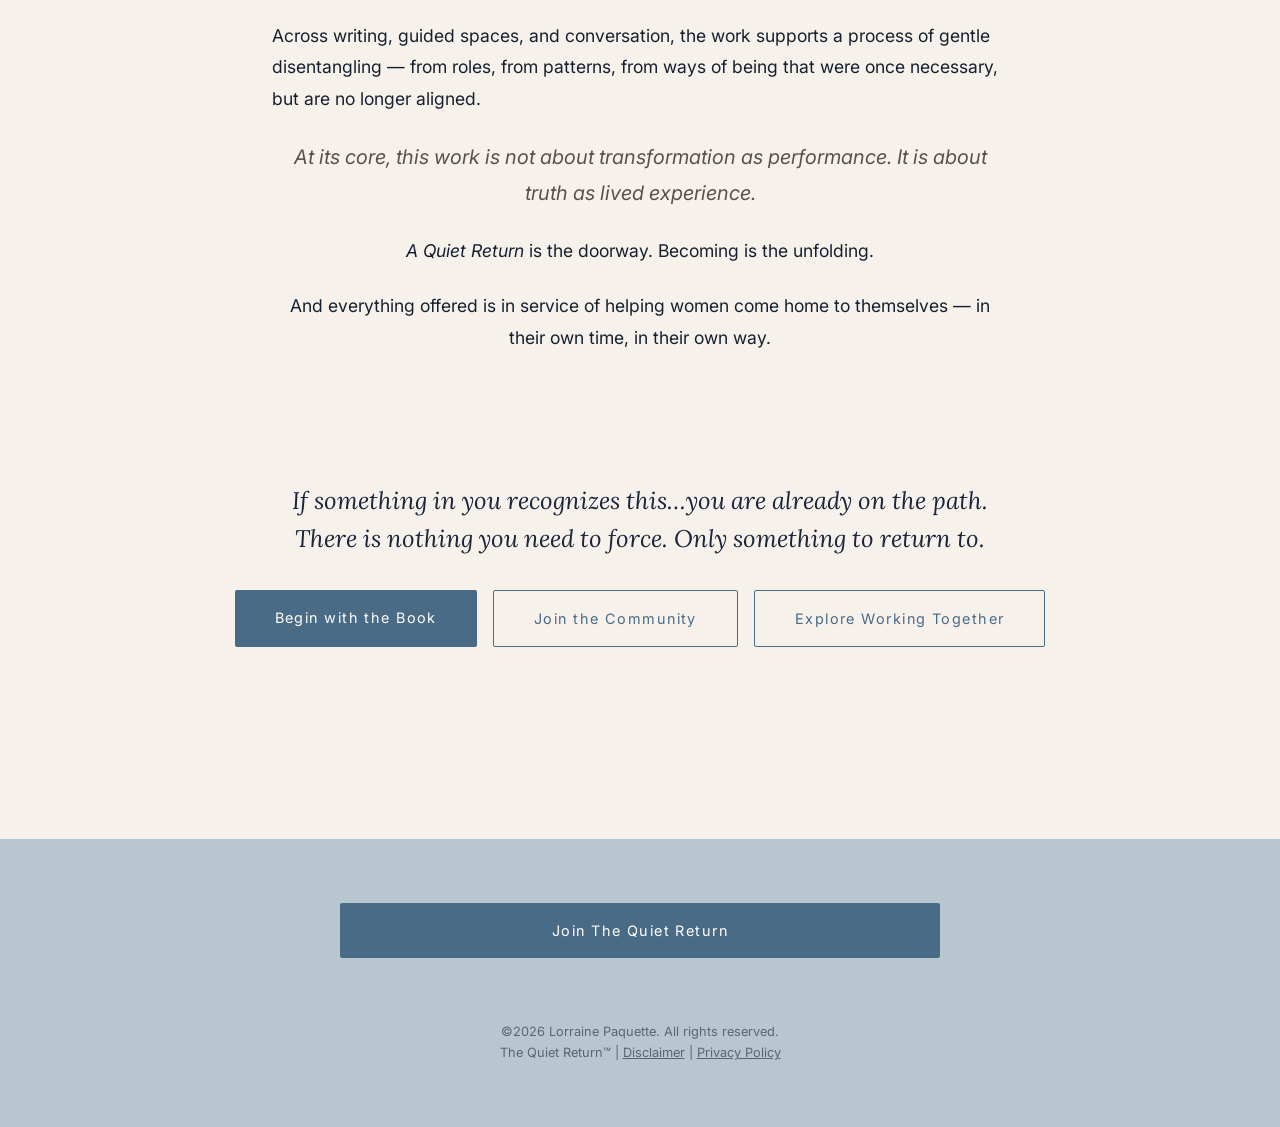
==== commit baadd29e: "Updated look of website" ====
--- a/index.html
+++ b/index.html
@@ -7,37 +7,45 @@
     <meta name="p:domain_verify" content="4a22d23a169dabc7418ac20c4586351c"/>
     <meta name="google-site-verification" content="ShjMcB_hjNnRywqCSXxfGyH2cDpiven-s6jF7pkmcBw" />
     <title>The Quiet Return | Lorraine Paquette</title>
+    <meta name="description" content="A Quiet Return by Lorraine Paquette — a gentle guide back to yourself for women in midlife, through writing, guided circles, and community.">
+    <link rel="canonical" href="https://lorrainepaquette.com/">
+    <meta property="og:type" content="website">
+    <meta property="og:title" content="A Quiet Return | Lorraine Paquette">
+    <meta property="og:description" content="For the woman who has lived a full life on the outside…and is ready for one that feels true on the inside.">
+    <meta property="og:url" content="https://lorrainepaquette.com/">
+    <meta property="og:image" content="https://lorrainepaquette.com/assets/preorder-book.png">
+    <meta name="twitter:card" content="summary_large_image">
     <link rel="icon" type="image/png" href="/assets/web_logo.png">
+    <link rel="preconnect" href="https://fonts.googleapis.com">
+    <link rel="preconnect" href="https://fonts.gstatic.com" crossorigin>
     <link href="https://fonts.googleapis.com/css2?family=Inter:wght@300;400&family=Lora:wght@400;500&display=swap"
         rel="stylesheet">
     <link rel="stylesheet" href="css/styles.css">
-    <style>
-        .bio-section p {
-            margin-bottom: 1rem;
-            line-height: 1.8;
-            color: var(--color-warm-stone);
-        }
-    </style>
 </head>
 
 <body>
     <nav>
         <div class="container nav-content">
             <a href="index.html" class="logo">THE QUIET RETURN</a>
+            <input type="checkbox" id="nav-toggle" class="nav-toggle-checkbox">
             <div class="nav-links">
                 <a href="book.html">The Book</a>
                 <a href="community.html">Community</a>
                 <a href="circle.html">Circle</a>
                 <a href="pathway.html">Pathway</a>
+                <a href="gallery.html">Gallery</a>
                 <!-- <a href="bridge.html">Bridge</a> -->
                 <a href="connect.html">Connect</a>
             </div>
-            <a href="reader-portal.html" class="btn btn-outline" style="padding: 0.5rem 1rem; font-size: 0.7rem;">Reader
-                Portal</a>
+            <div class="nav-actions">
+                <a href="reader-portal.html" class="btn btn-outline" style="padding: 0.5rem 1rem; font-size: 0.7rem;">Reader
+                    Portal</a>
+                <label for="nav-toggle" class="nav-toggle" aria-label="Toggle menu"><span></span><span></span><span></span></label>
+            </div>
         </div>
     </nav>
     <header class="hero">
-        <img src="assets/hero-bg.png" alt="Minimal landscape" class="hero-bg">
+        <img src="assets/hero-bg.png" alt="Minimal landscape" class="hero-bg" width="640" height="640">
         <div class="container hero-content-wrapper"
             style="position: relative; z-index: 2; display: flex; align-items: center; justify-content: space-between; gap: 70px; width: 100%; flex-wrap: wrap;">
             <div class="hero-content" style="flex: 1 1 55%; min-width: 300px; text-align: left; max-width: 600px;">
@@ -55,7 +63,7 @@
             </div>
             <div class="hero-image"
                 style="flex: 0 1 40%; min-width: 280px; display: flex; justify-content: center; align-items: flex-end; align-self: flex-end; padding-bottom: 0px;">
-                <img src="assets/preorder-book.png" alt="A Quiet Return Book Cover"
+                <img src="assets/preorder-book.png" alt="A Quiet Return Book Cover" width="559" height="960"
                     style="max-width: 90%; height: auto; max-height: 65vh; filter: drop-shadow(0 8px 24px rgba(27,38,59,0.18));">
             </div>
         </div>
--- a/css/styles.css
+++ b/css/styles.css
@@ -2,9 +2,13 @@
     /* Reference Palette: Linen, Misty, Seascape */
     --color-linen: #F6F1EB;
     --color-misty-blue: #B8C6D0;
-    --color-seascape-blue: #8DA9C4;
+    --color-seascape-blue: #4A6B85; /* Darkened from #8DA9C4 - original failed WCAG AA (~2.3:1) as button/text color */
     --color-deep-slate: #1B263B; /* Darker for readability */
     --color-soft-cream: #FDFCFB;
+    --color-warm-stone: #57534C;
+    --color-warm-sand: #EDE3D3;
+    --color-ink: #16212F;
+    --color-muted-slate: #46586B;
 
     --bg-main: var(--color-linen);
     --text-main: var(--color-deep-slate);
@@ -35,11 +39,16 @@
 .grid { display: grid; }
 
 nav { padding: var(--spacing-md) 0; position: fixed; top: 0; width: 100%; z-index: 1000; background: rgba(246, 241, 235, 0.8); backdrop-filter: blur(10px); }
-.nav-content { display: flex; justify-content: space-between; align-items: center; }
+.nav-content { display: flex; justify-content: space-between; align-items: center; position: relative; }
 .logo { font-family: var(--font-heading); font-size: 1.5rem; letter-spacing: 0.1em; color: var(--color-deep-slate); }
 .nav-links { display: flex; gap: var(--spacing-md); }
 .nav-links a { text-transform: uppercase; font-size: 0.8rem; letter-spacing: 0.15em; opacity: 0.7; }
 .nav-links a:hover { opacity: 1; color: var(--color-seascape-blue); }
+
+.nav-actions { display: flex; align-items: center; gap: var(--spacing-sm); }
+.nav-toggle-checkbox { display: none; }
+.nav-toggle { display: none; flex-direction: column; justify-content: center; gap: 5px; width: 1.75rem; height: 1.75rem; cursor: pointer; }
+.nav-toggle span { display: block; height: 2px; width: 100%; background-color: var(--color-deep-slate); transition: var(--transition-base); }
 
 .btn { display: inline-block; padding: 1rem 2.5rem; background-color: var(--color-seascape-blue); color: white; border: none; border-radius: 2px; cursor: pointer; font-family: var(--font-body); font-size: 0.9rem; letter-spacing: 0.1em; transition: var(--transition-base); }
 .btn:hover { background-color: var(--color-deep-slate); transform: translateY(-2px); box-shadow: 0 10px 30px rgba(27, 38, 59, 0.2); }
@@ -202,8 +211,36 @@
 .reveal { opacity: 0; transform: translateY(30px); transition: all 1s ease-out; }
 .reveal.visible { opacity: 1; transform: translateY(0); }
 
+.bio-section p { margin-bottom: 1rem; line-height: 1.8; color: var(--color-warm-stone); }
+
 @media (max-width: 768px) {
     .hero-title { font-size: 2.5rem; }
-    .nav-links { display: none; }
     .section { padding: var(--spacing-md) 0; }
-}
+
+    .nav-toggle { display: flex; }
+    .nav-links {
+        display: flex;
+        flex-direction: column;
+        position: absolute;
+        top: 100%;
+        left: 0;
+        width: 100%;
+        background: var(--color-soft-cream);
+        padding: 0 var(--spacing-md);
+        gap: var(--spacing-sm);
+        max-height: 0;
+        overflow: hidden;
+        opacity: 0;
+        transition: max-height var(--transition-base), opacity var(--transition-base), padding var(--transition-base);
+        box-shadow: 0 10px 20px rgba(27, 38, 59, 0.08);
+    }
+    .nav-toggle-checkbox:checked ~ .nav-links {
+        max-height: 400px;
+        opacity: 1;
+        padding: var(--spacing-sm) var(--spacing-md) var(--spacing-md);
+    }
+    .nav-links a { opacity: 1; padding: 0.35rem 0; }
+    .nav-toggle-checkbox:checked ~ .nav-actions .nav-toggle span:nth-child(1) { transform: translateY(7px) rotate(45deg); }
+    .nav-toggle-checkbox:checked ~ .nav-actions .nav-toggle span:nth-child(2) { opacity: 0; }
+    .nav-toggle-checkbox:checked ~ .nav-actions .nav-toggle span:nth-child(3) { transform: translateY(-7px) rotate(-45deg); }
+}
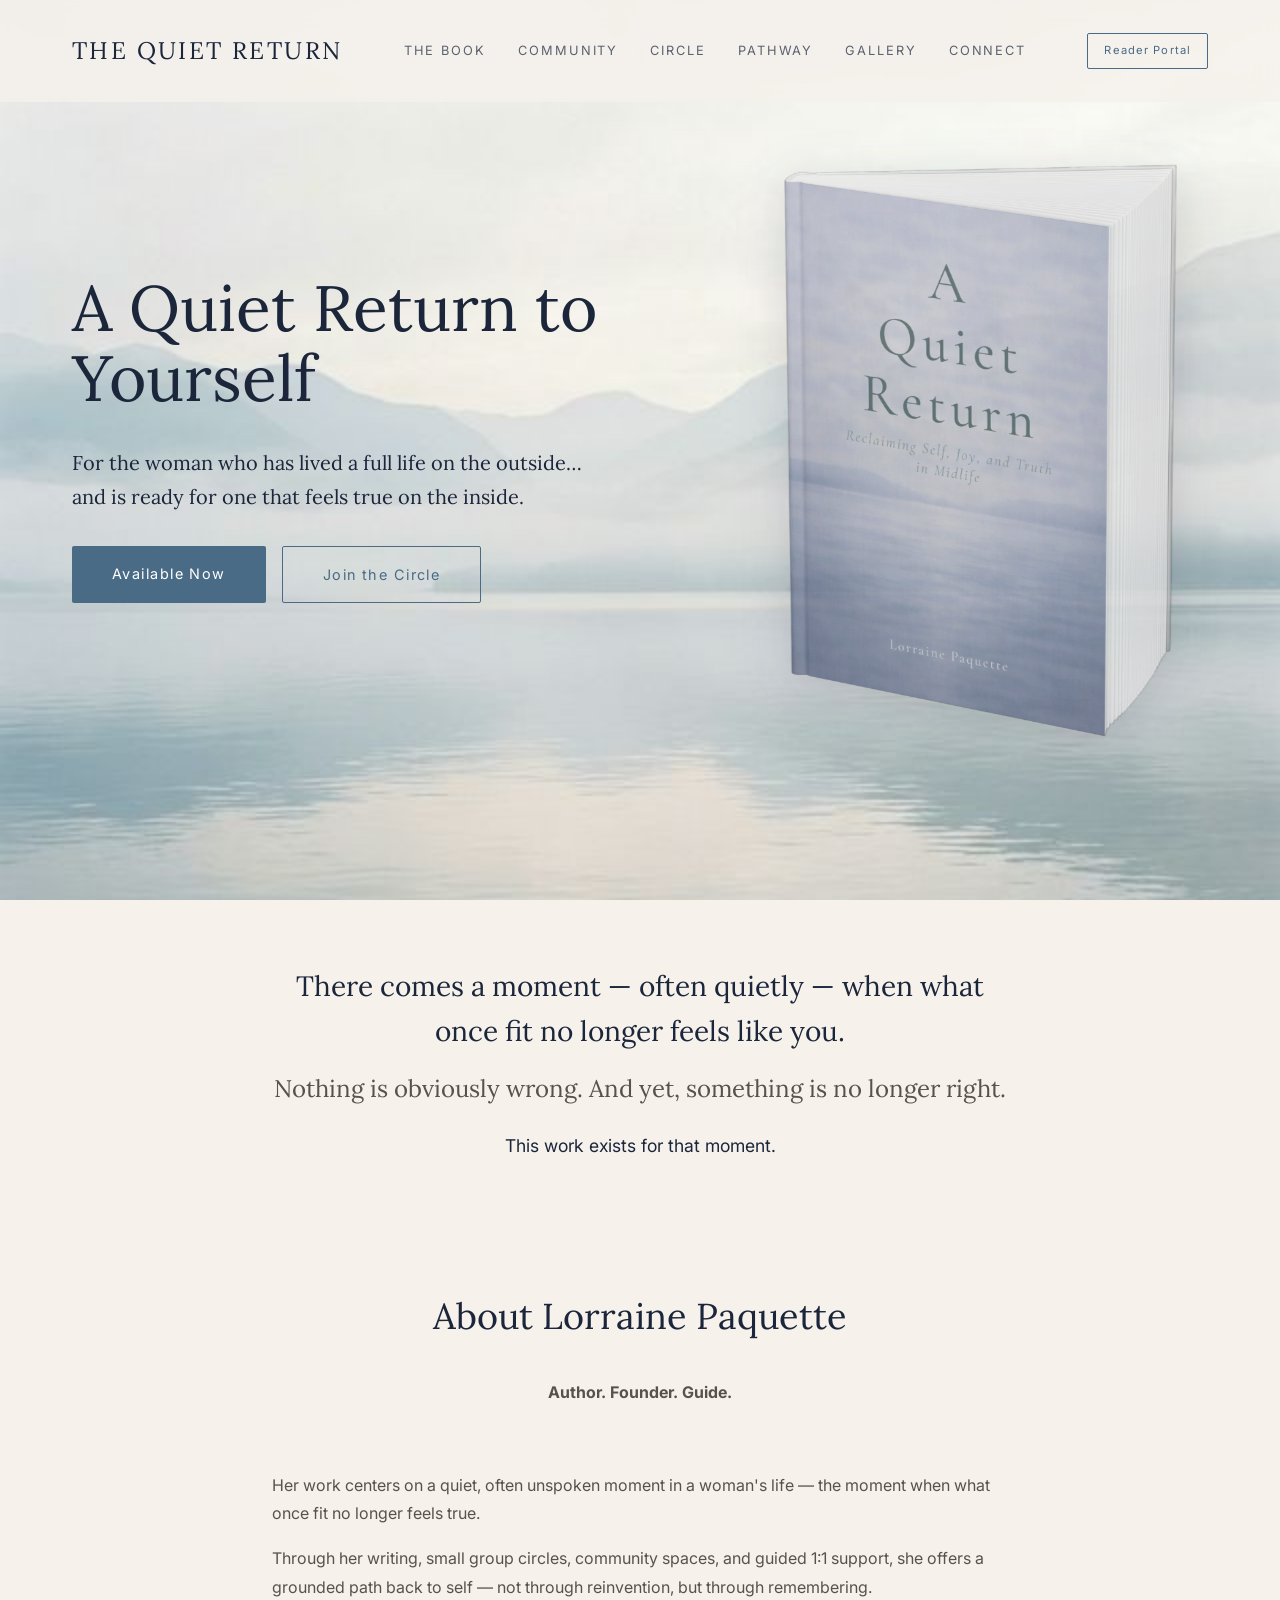
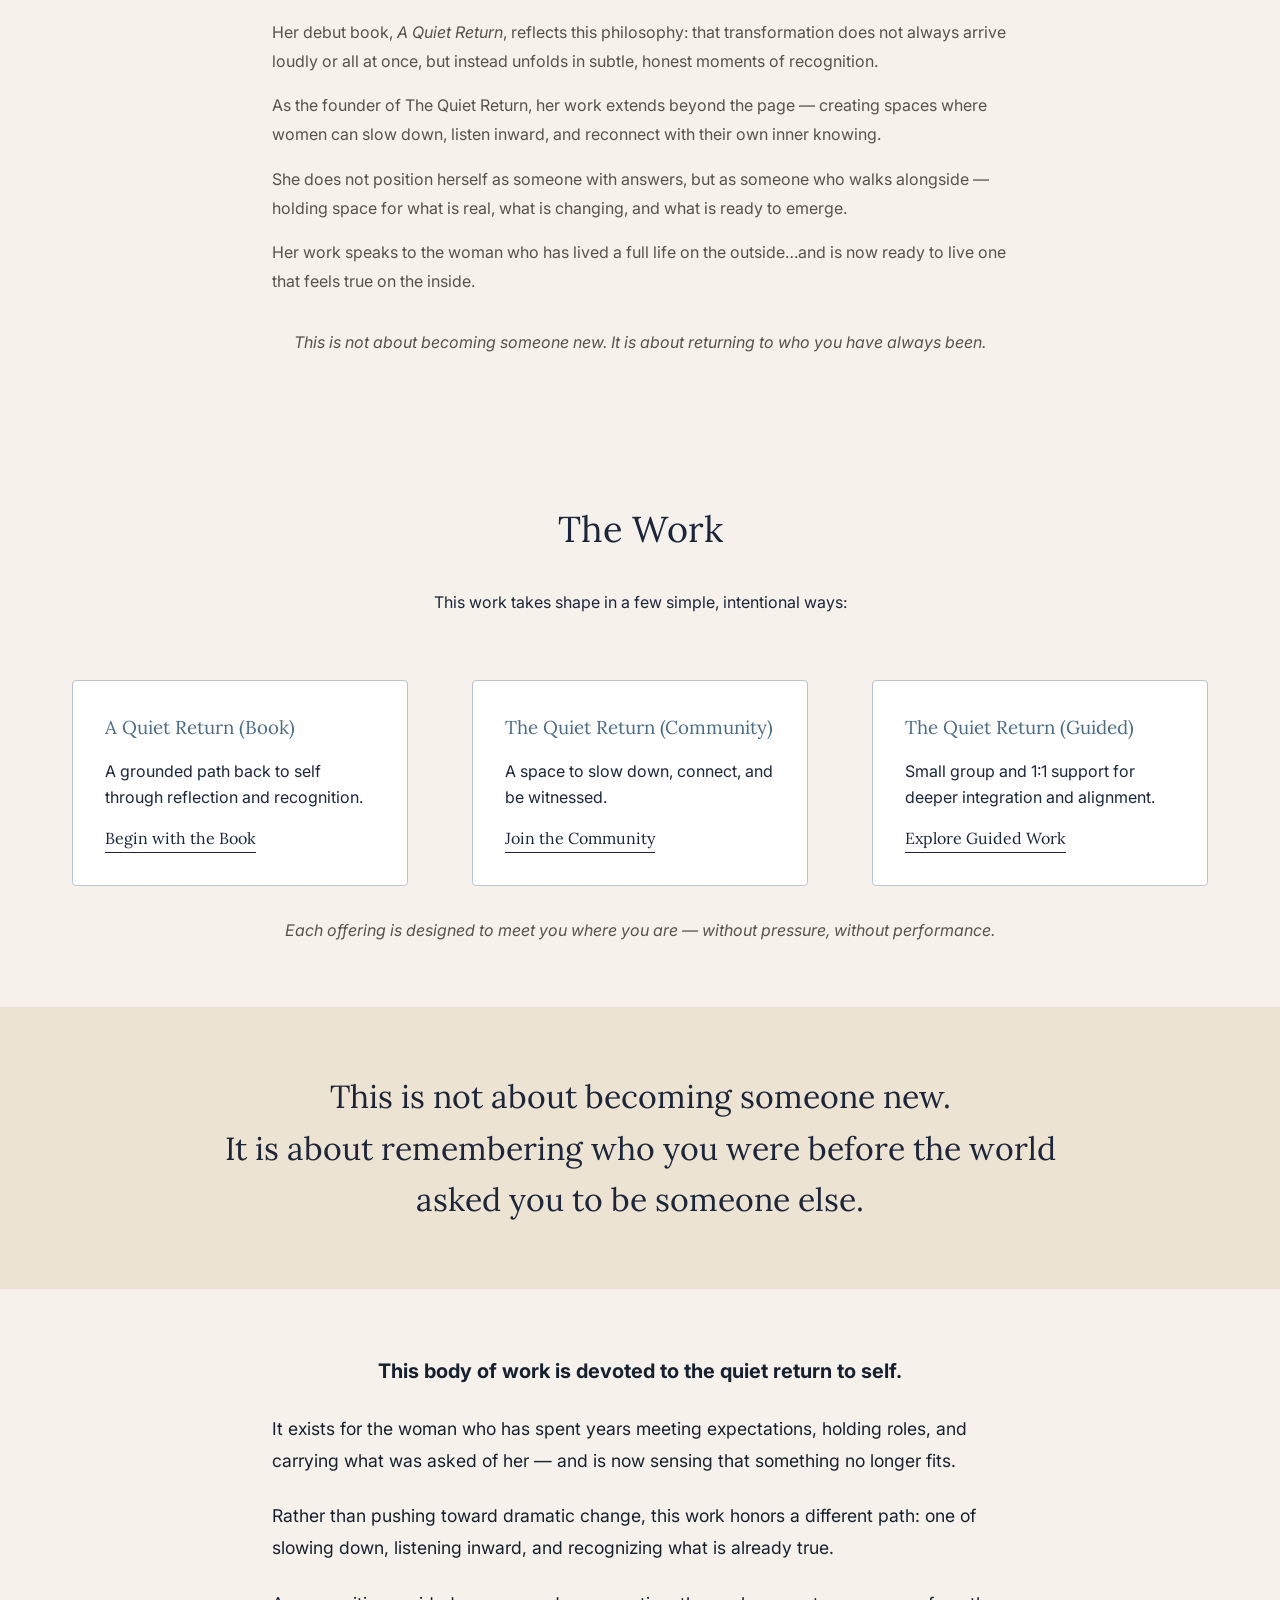
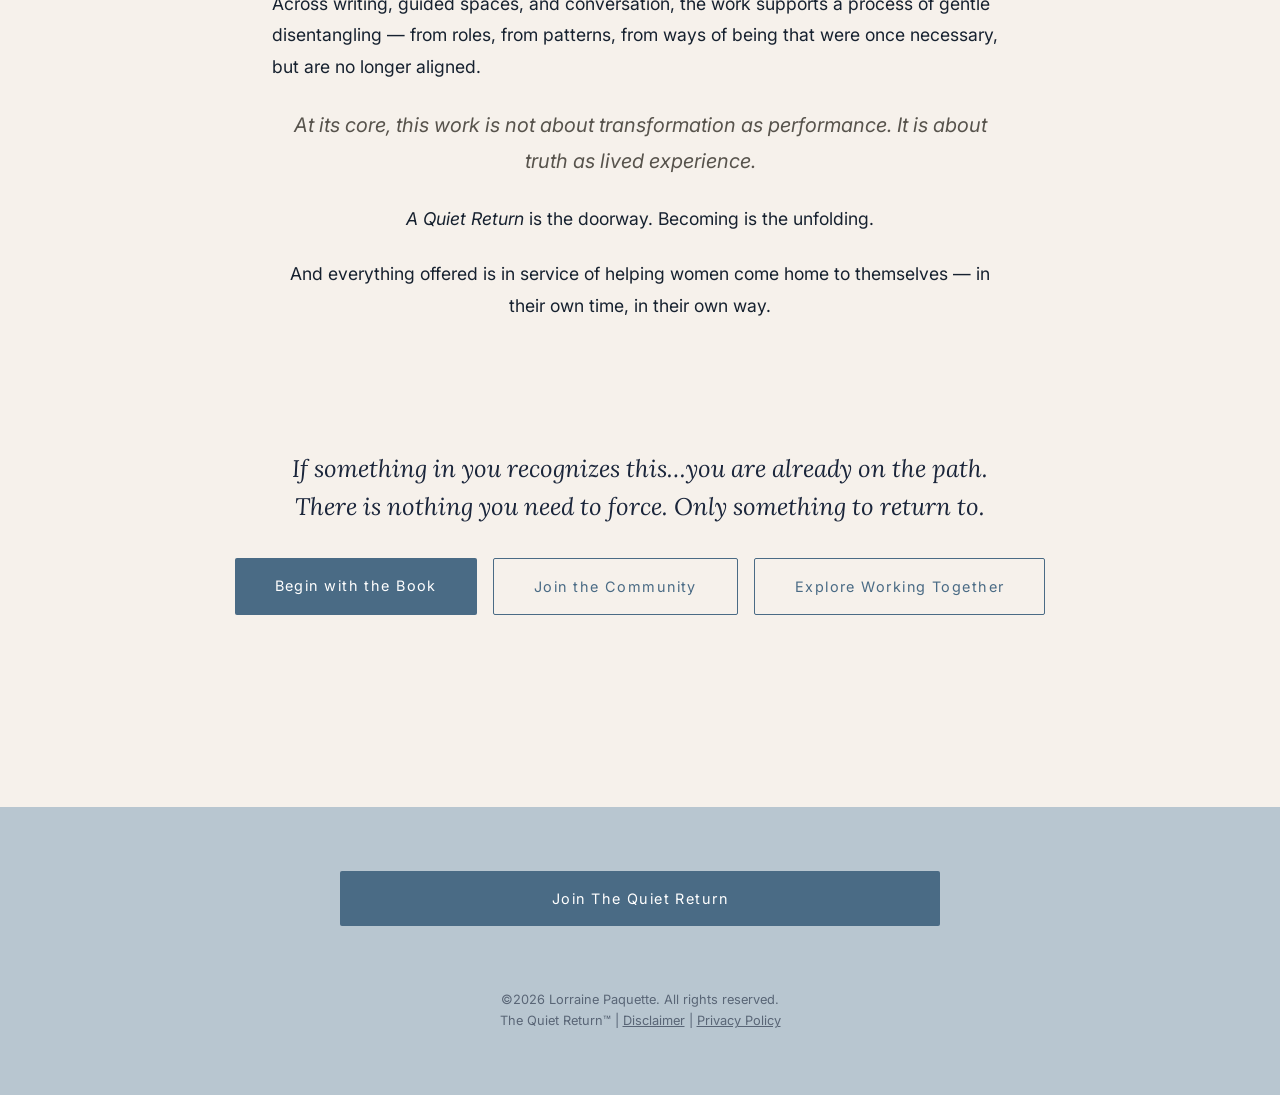
==== commit 4f16fbbf: "Updated circle and index pages" ====
--- a/index.html
+++ b/index.html
@@ -145,7 +145,7 @@
 
     <section id="philosophy" class="section reveal" style="background: var(--color-warm-sand);">
         <div class="container" style="max-width: 900px; text-align: center;">
-            <p class="font-serif" style="font-size: 2rem; margin-bottom: var(--spacing-md); line-height: 1.6;">
+            <p class="font-serif" style="font-size: 2rem;  line-height: 1.6;">
                 This is not about becoming someone new.<br>
                 It is about remembering who you were before the world asked you to be someone else.
             </p>
--- a/css/styles.css
+++ b/css/styles.css
@@ -177,6 +177,7 @@
     position: fixed;
     inset: 0;
     background: rgba(27, 38, 59, 0.55);
+    backdrop-filter: blur(4px);
     align-items: center;
     justify-content: center;
     padding: var(--spacing-md);
@@ -186,12 +187,16 @@
 .modal-dialog {
     position: relative;
     background: var(--color-soft-cream);
-    border-radius: 6px;
+    border-radius: 10px;
+    border-top: 3px solid var(--color-seascape-blue);
     padding: var(--spacing-lg) var(--spacing-md) var(--spacing-md);
     max-width: 420px;
     width: 100%;
-    box-shadow: 0 20px 60px rgba(27, 38, 59, 0.3);
-}
+    text-align: center;
+    box-shadow: 0 24px 70px rgba(27, 38, 59, 0.35);
+    animation: modalRise 0.35s ease;
+}
+@keyframes modalRise { from { opacity: 0; transform: translateY(12px) scale(0.98); } to { opacity: 1; transform: translateY(0) scale(1); } }
 .modal-close {
     position: absolute;
     top: 0.75rem;
@@ -205,6 +210,56 @@
     opacity: 0.6;
 }
 .modal-close:hover { opacity: 1; }
+
+.modal-icon {
+    display: block;
+    width: 4rem;
+    height: 4rem;
+    object-fit: contain;
+    margin: 0 auto 1rem;
+}
+.modal-title { font-size: 1.6rem; margin-bottom: 0.5rem; }
+.modal-subtitle {
+    font-size: 0.95rem;
+    line-height: 1.6;
+    color: var(--color-warm-stone);
+    margin: 0 auto 1.75rem;
+    max-width: 300px;
+}
+.form-field { text-align: left; margin-bottom: 1rem; }
+.form-field label {
+    display: block;
+    font-size: 0.75rem;
+    text-transform: uppercase;
+    letter-spacing: 0.08em;
+    color: var(--color-muted-slate);
+    margin-bottom: 0.4rem;
+}
+.modal-dialog .newsletter-input {
+    border: 1px solid var(--color-misty-blue);
+    border-radius: 4px;
+    background: var(--color-soft-cream);
+    padding: 0.85rem 1rem;
+    margin-bottom: 0;
+    transition: border-color 0.25s ease, box-shadow 0.25s ease;
+}
+.modal-dialog .newsletter-input:focus {
+    outline: none;
+    border-color: var(--color-seascape-blue);
+    box-shadow: 0 0 0 3px rgba(74, 107, 133, 0.15);
+}
+.modal-trust {
+    display: flex;
+    align-items: center;
+    justify-content: center;
+    gap: 0.4rem;
+    font-size: 0.8rem;
+    color: var(--color-warm-stone);
+    margin-top: 1.25rem;
+    line-height: 1.4;
+}
+.modal-trust svg { flex-shrink: 0; opacity: 0.7; }
+.modal-trust a { color: var(--color-warm-stone); text-decoration: underline; }
 
 
 @keyframes fadeInUp { to { opacity: 1; transform: translateY(0); } }
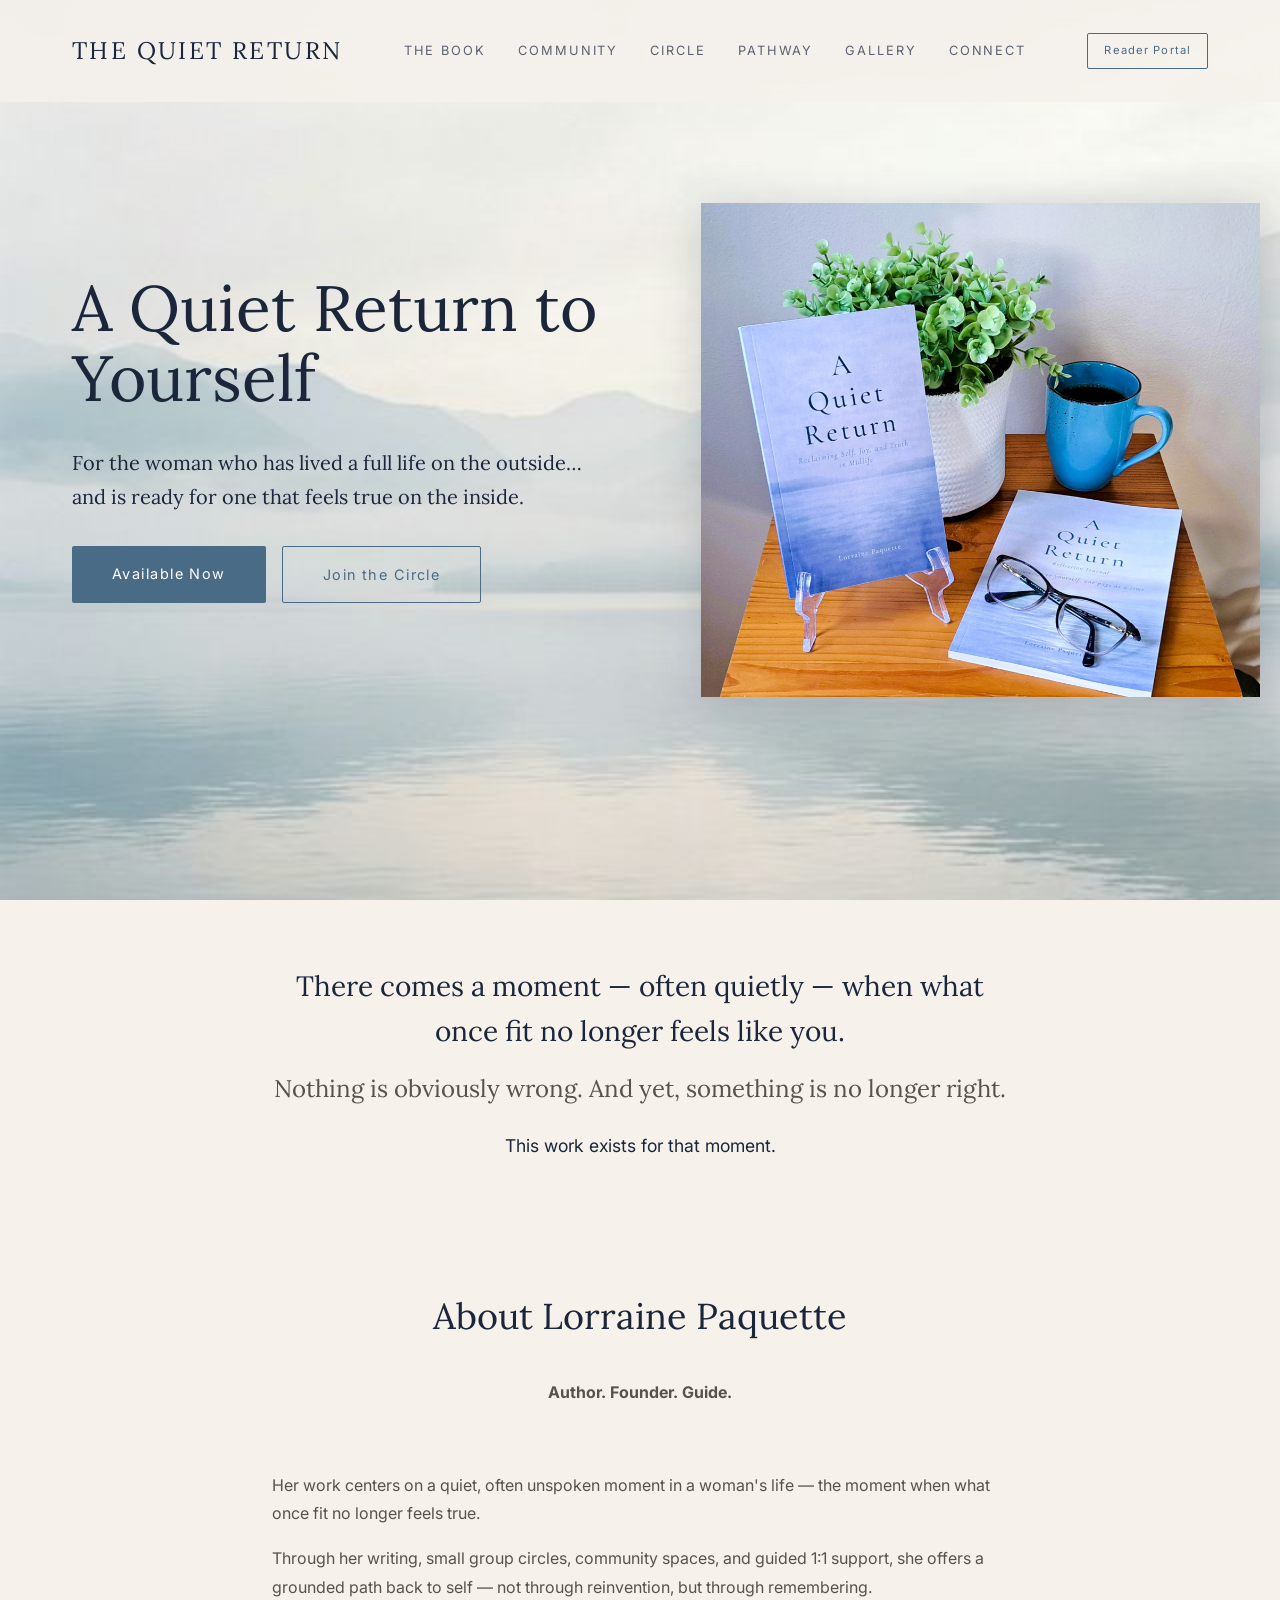
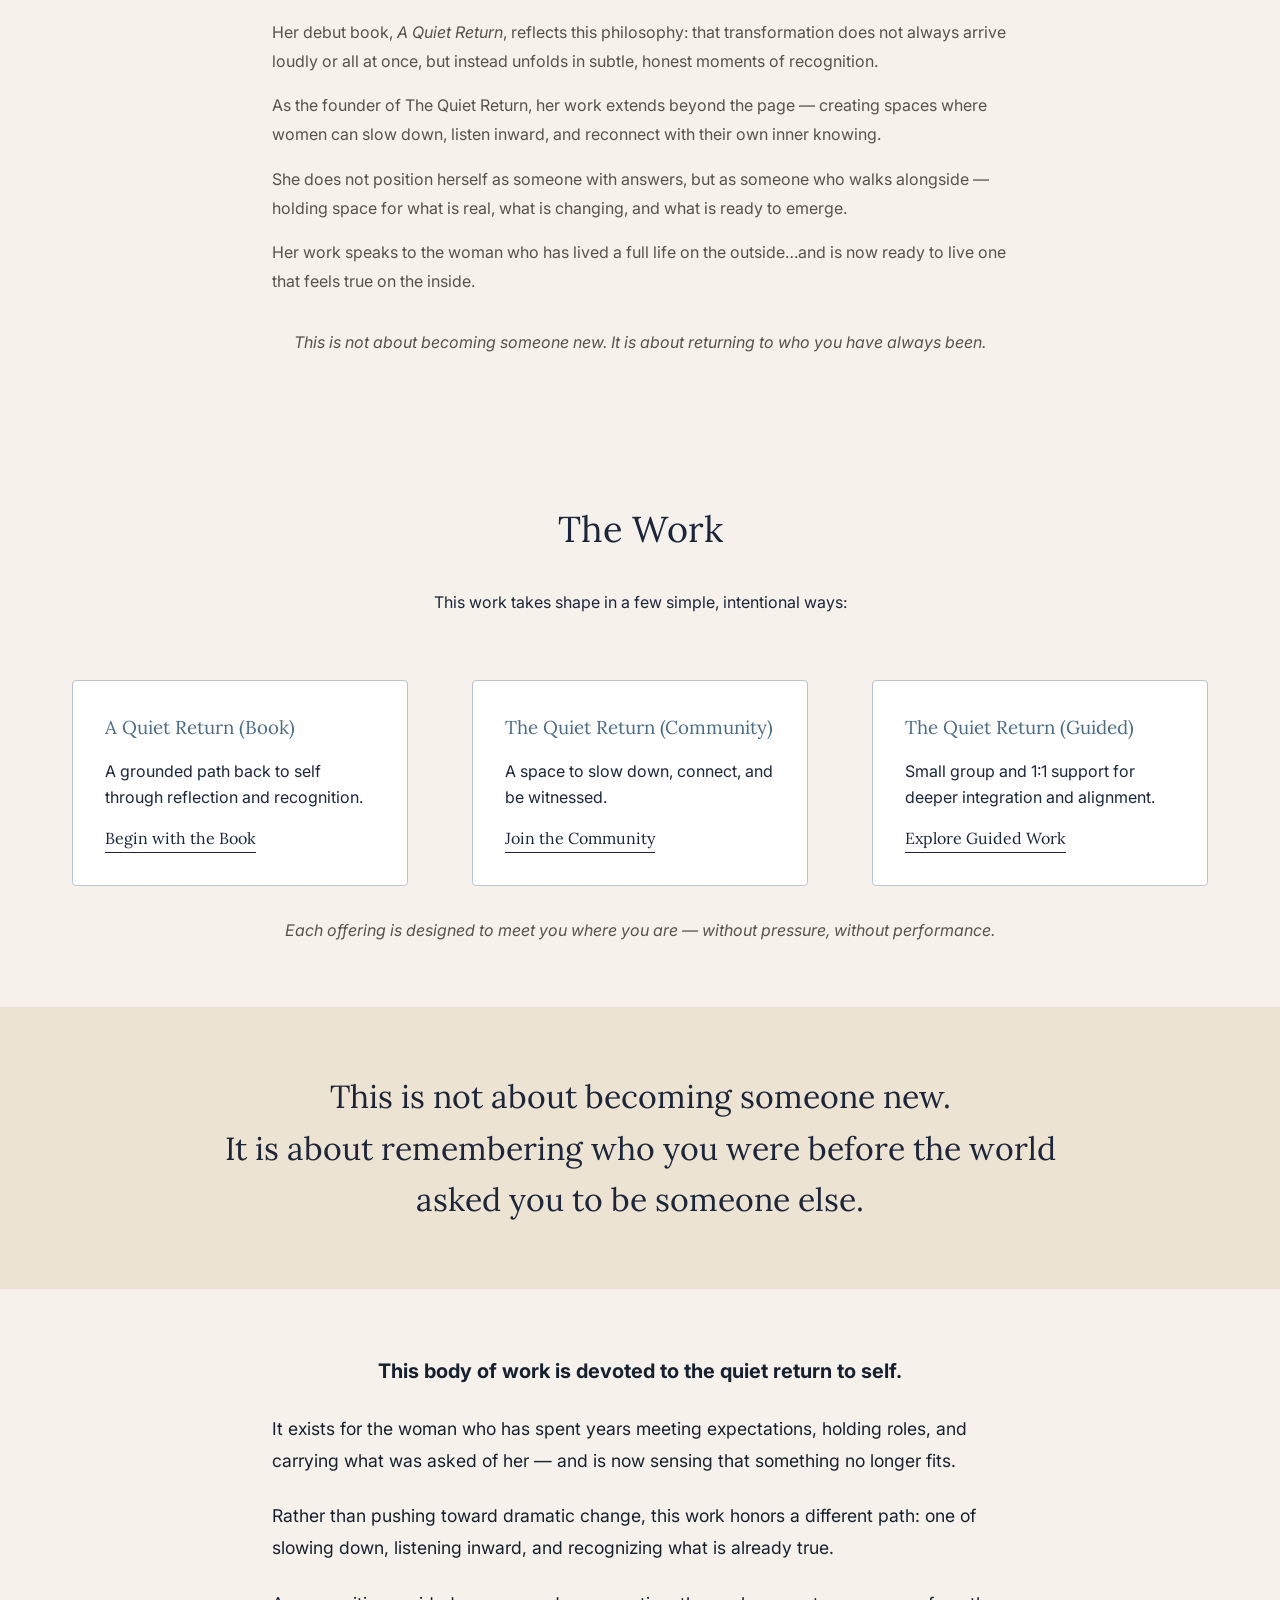
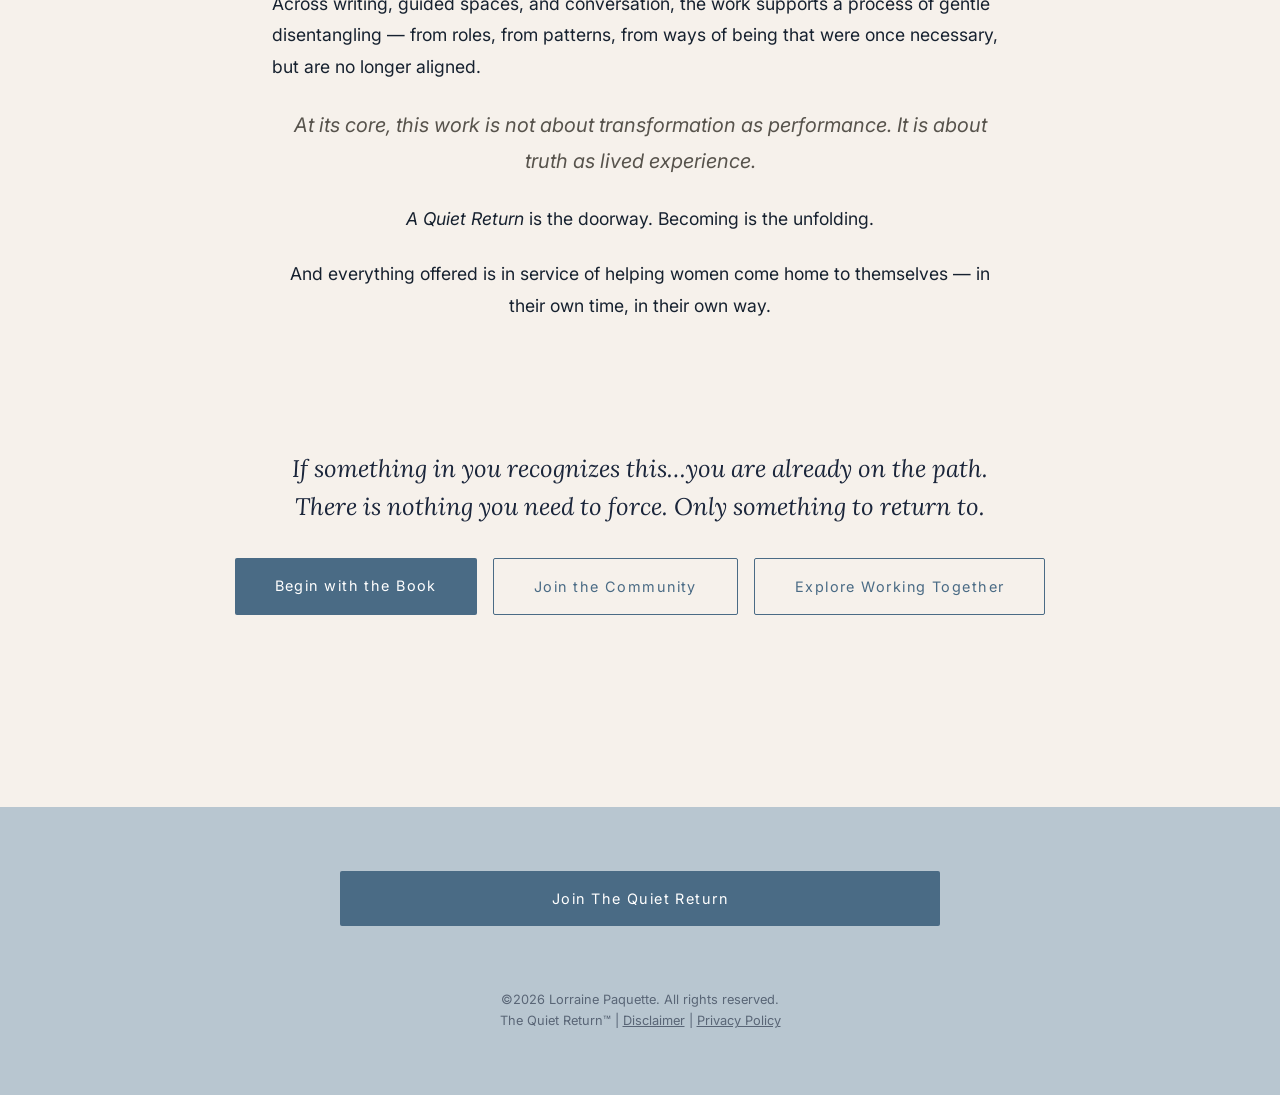
==== commit b00e166c: "Updated index and book images" ====
--- a/index.html
+++ b/index.html
@@ -63,8 +63,8 @@
             </div>
             <div class="hero-image"
                 style="flex: 0 1 40%; min-width: 280px; display: flex; justify-content: center; align-items: flex-end; align-self: flex-end; padding-bottom: 0px;">
-                <img src="assets/preorder-book.png" alt="A Quiet Return Book Cover" width="559" height="960"
-                    style="max-width: 90%; height: auto; max-height: 65vh; filter: drop-shadow(0 8px 24px rgba(27,38,59,0.18));">
+                <img src="assets/index-image.jpg" alt="A Quiet Return Book Cover" width="559" height="960"
+                    style="max-width: 125%; height: auto; max-height: 65vh; filter: drop-shadow(0 8px 24px rgba(27,38,59,0.18));">
             </div>
         </div>
     </header>
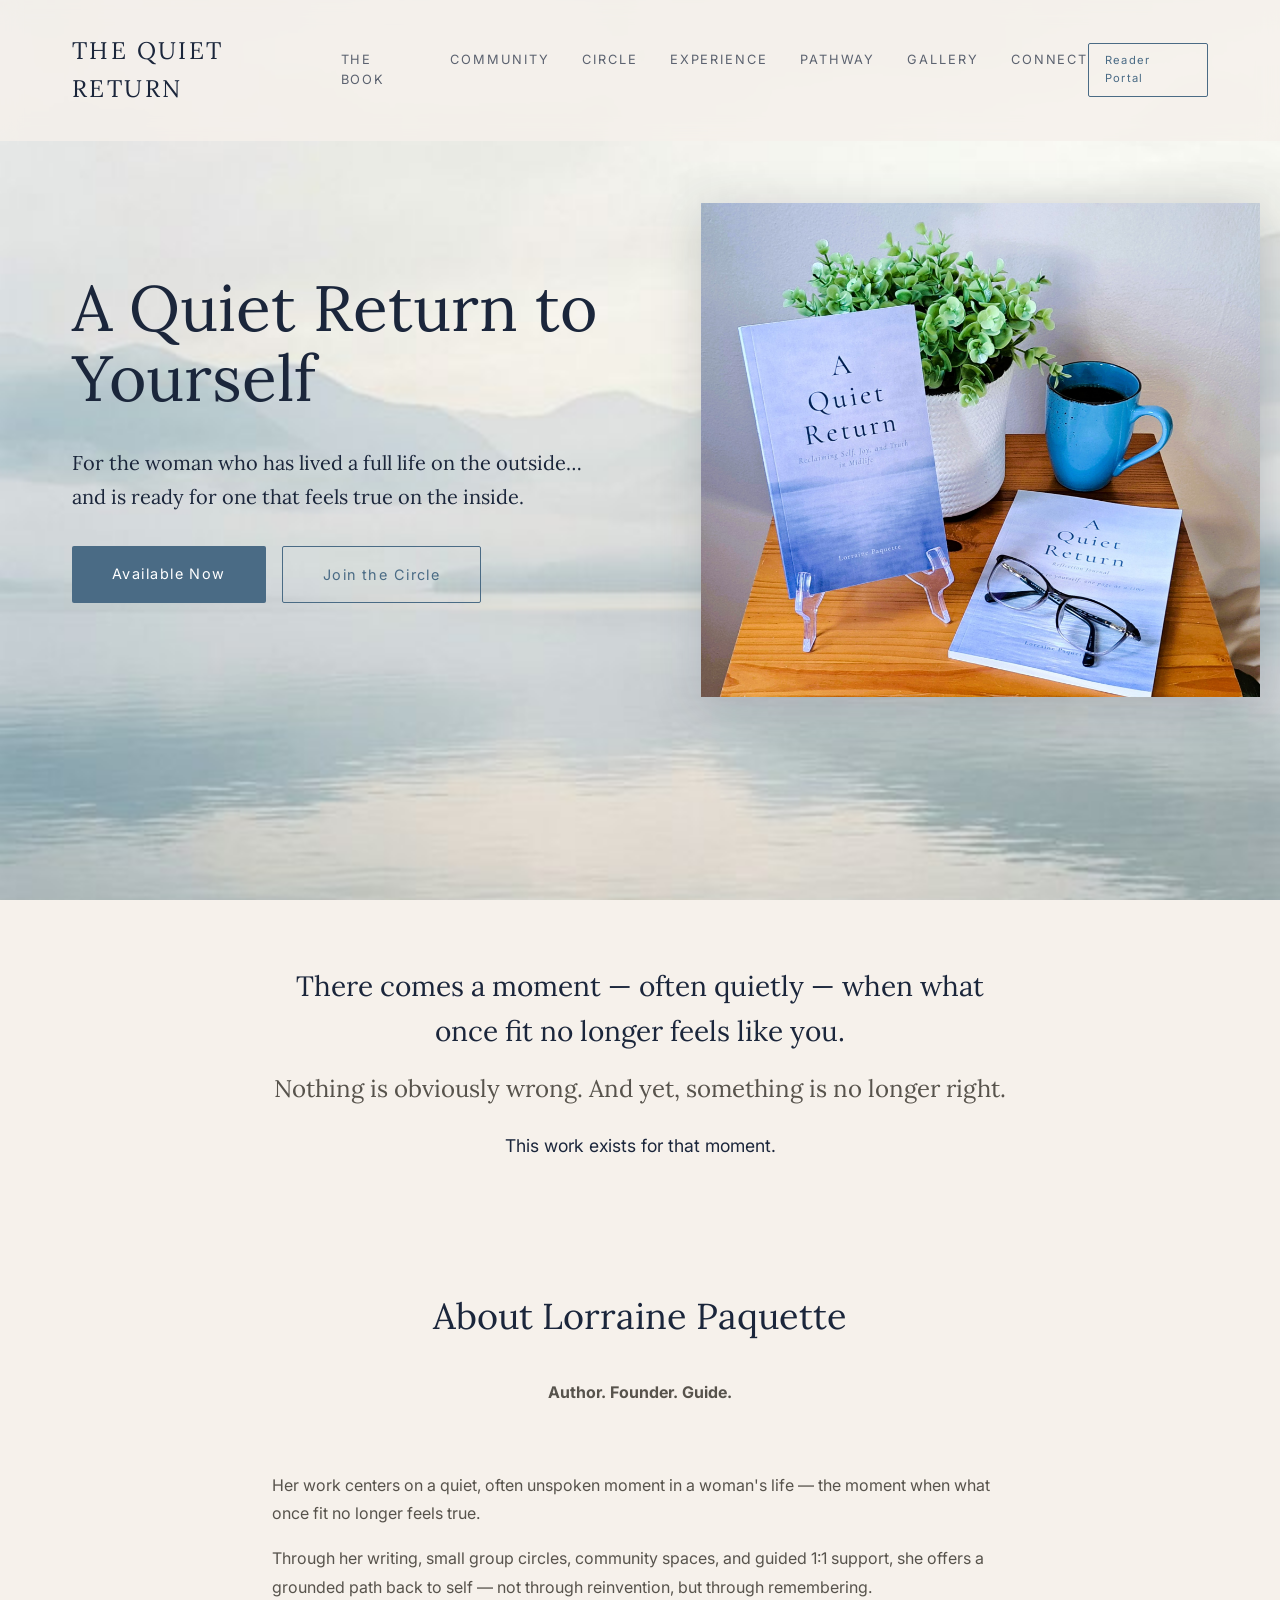
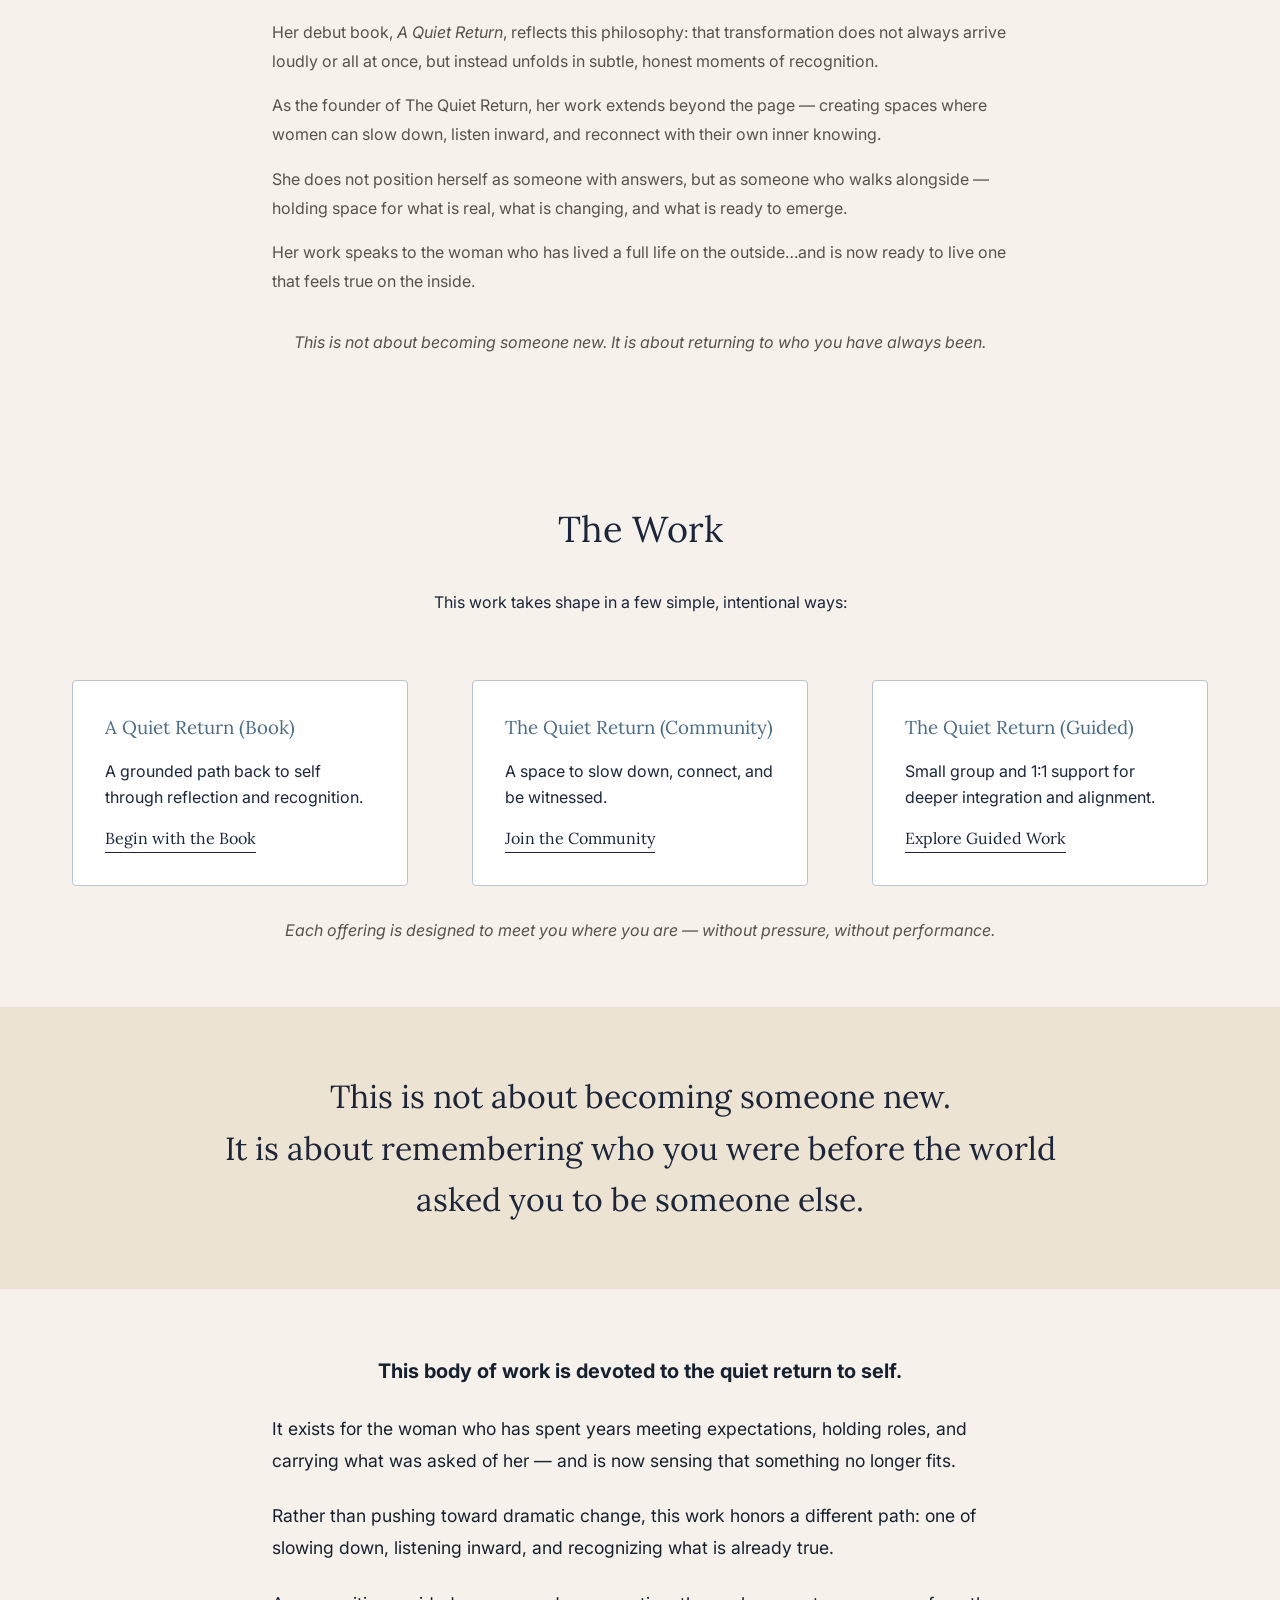
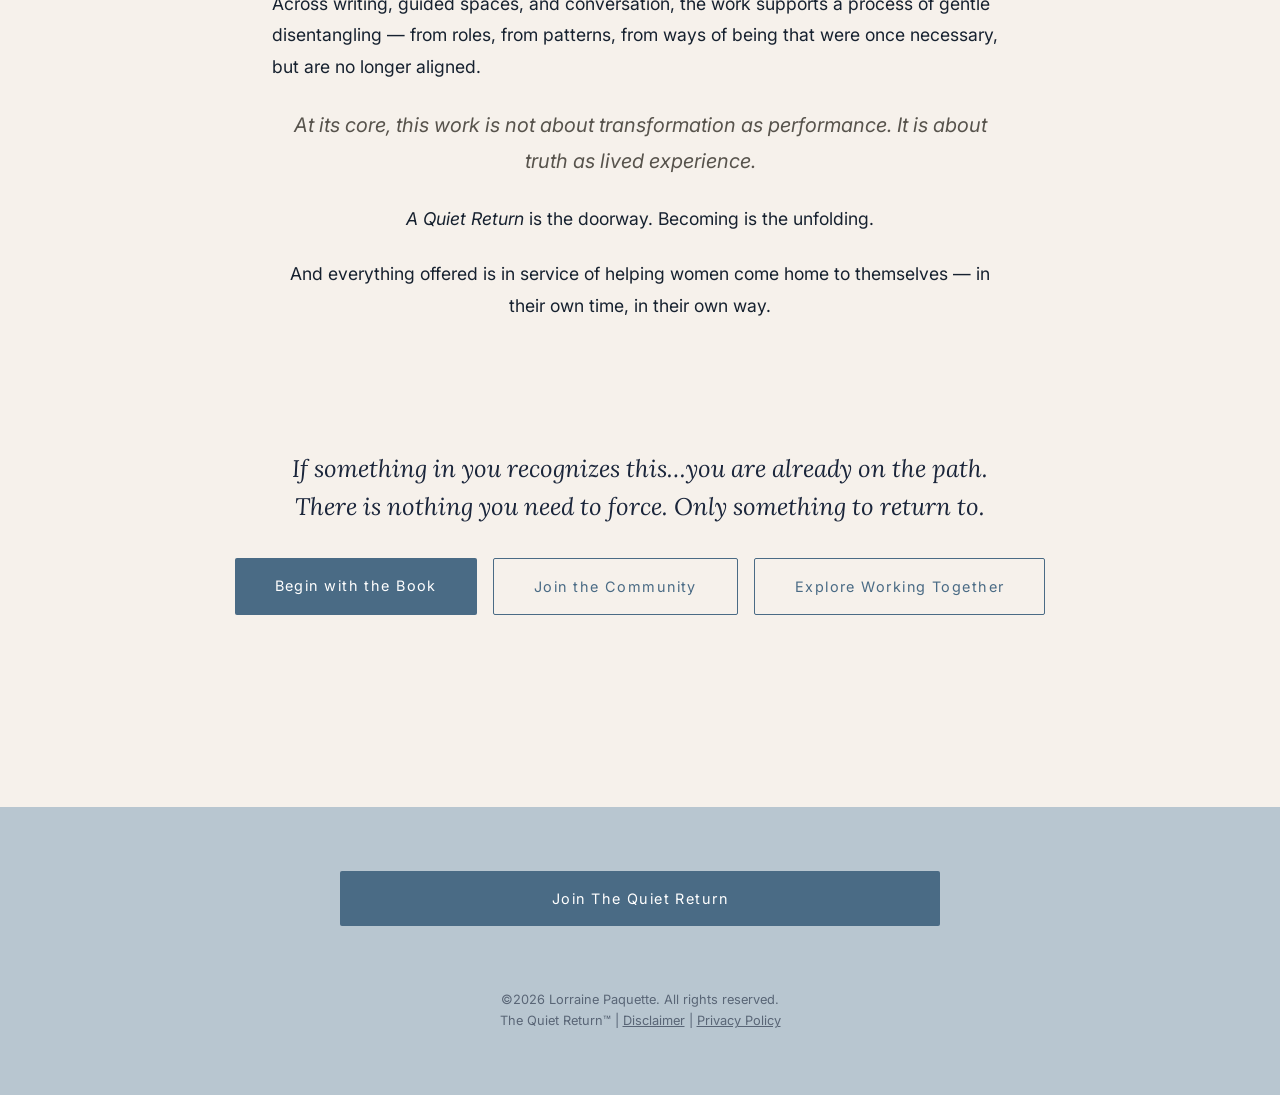
==== commit 623db6b0: "Add Experience tab to site navigation Co-Authored-By: Claude Sonnet 5.5 <noreply@anthropic.com>" ====
--- a/index.html
+++ b/index.html
@@ -32,6 +32,7 @@
                 <a href="book.html">The Book</a>
                 <a href="community.html">Community</a>
                 <a href="circle.html">Circle</a>
+                <a href="experience.html">Experience</a>
                 <a href="pathway.html">Pathway</a>
                 <a href="gallery.html">Gallery</a>
                 <!-- <a href="bridge.html">Bridge</a> -->
